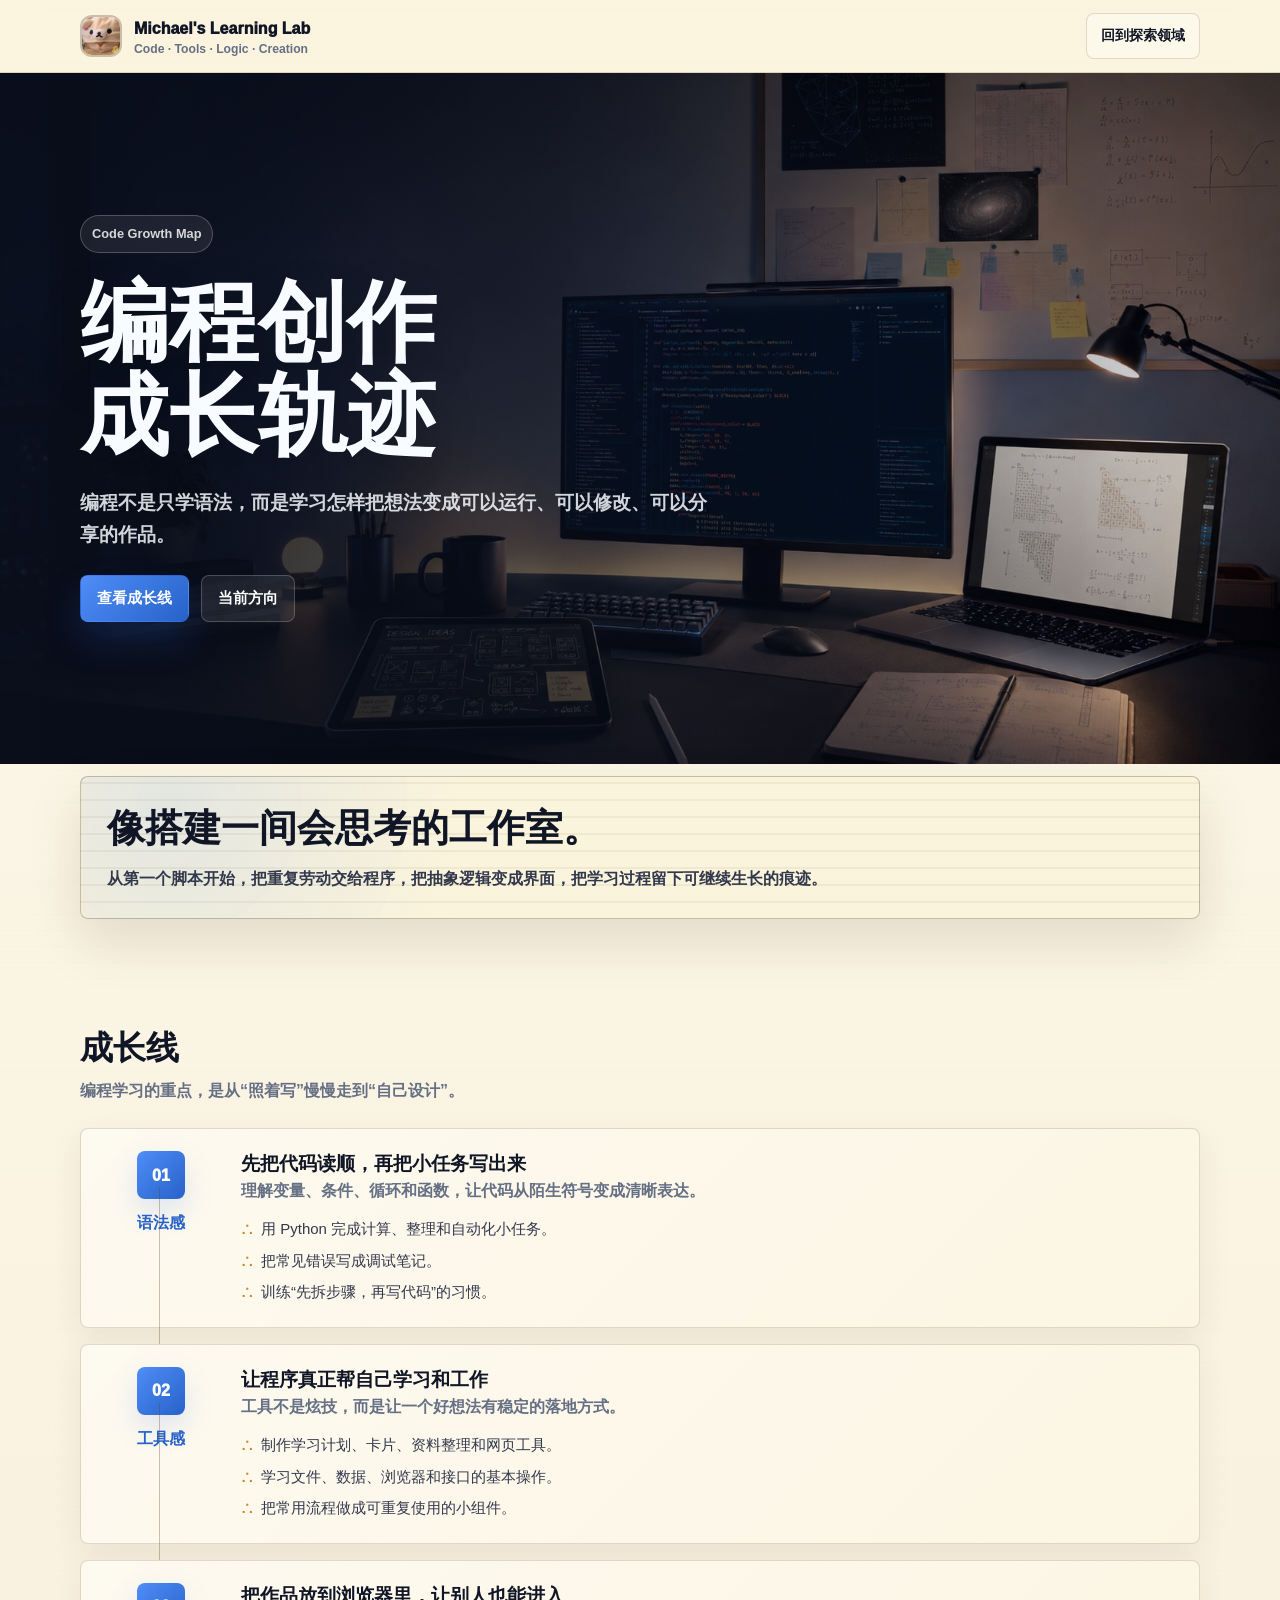
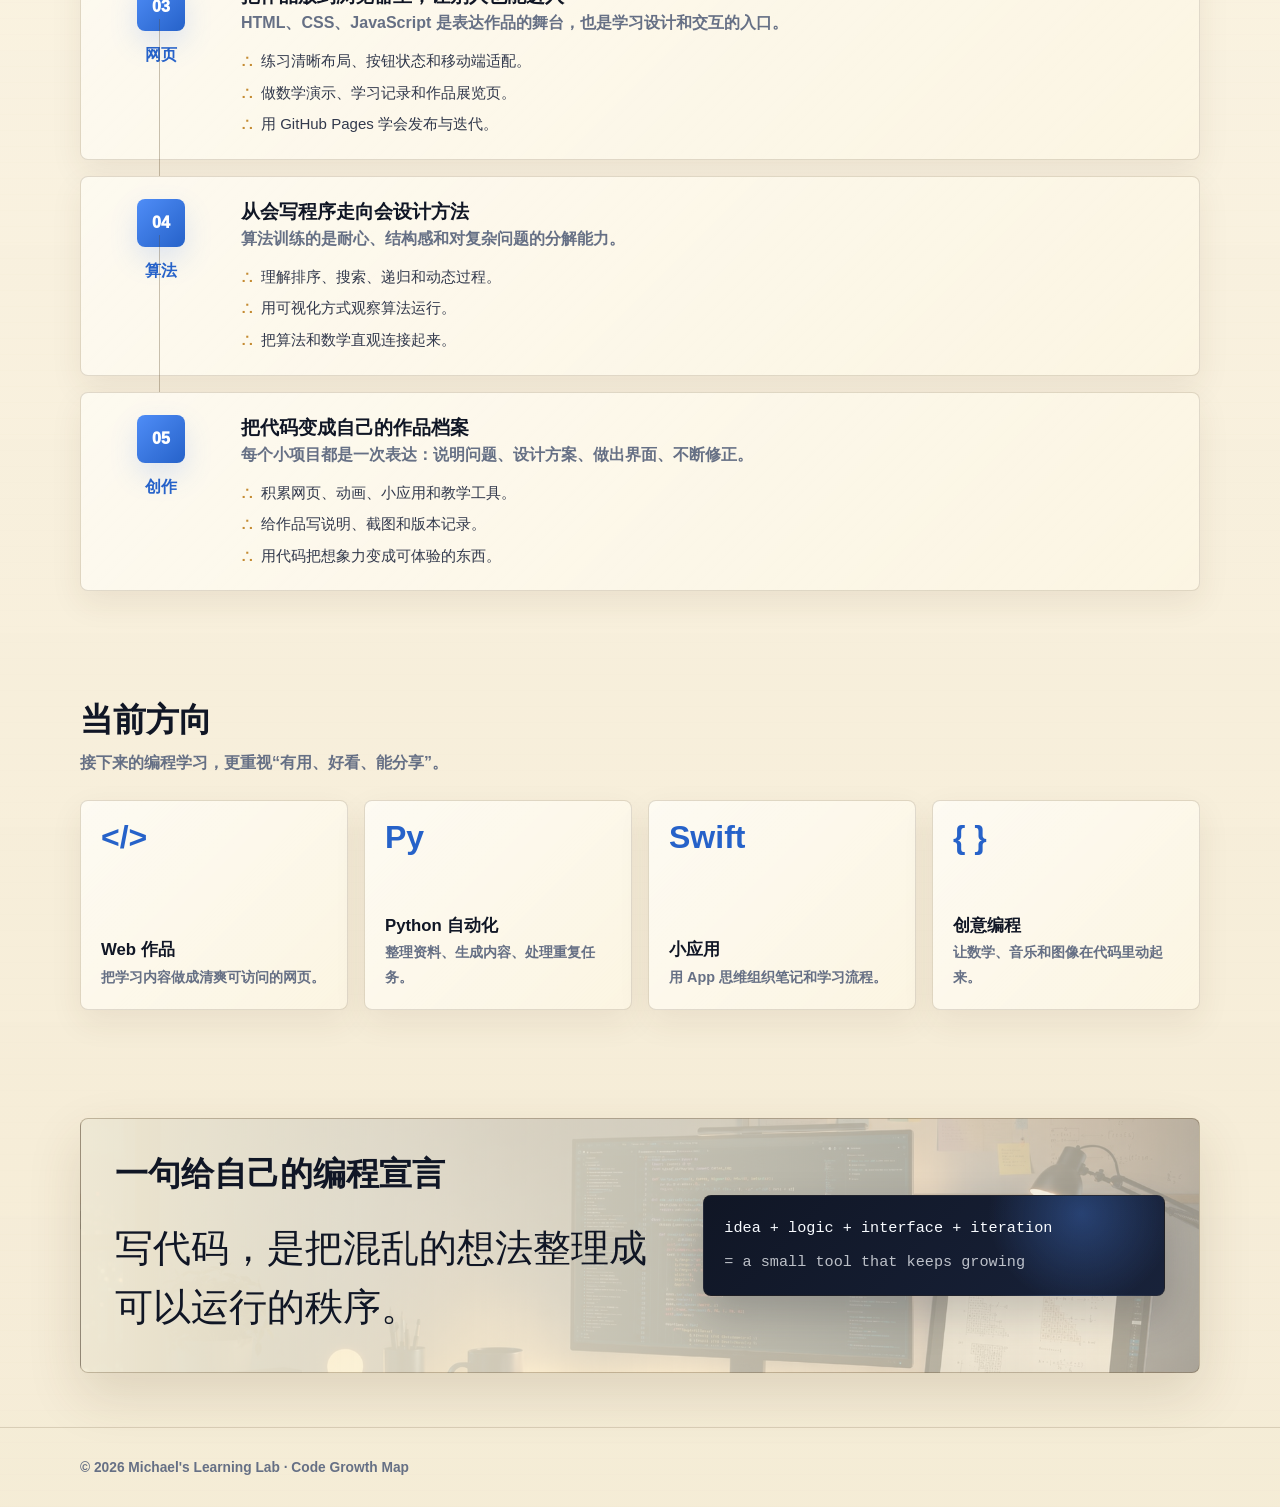
==== code-growth/index.html @ eca30a08 "Publish learning lab homepage" ====
<!doctype html>
<html lang="zh-CN">
<head>
  <meta charset="utf-8">
  <meta name="viewport" content="width=device-width, initial-scale=1">
  <title>编程创作成长轨迹 | Michael's Learning Lab</title>
  <meta name="description" content="Michael 的编程创作成长轨迹，记录 Python、Swift、Web、算法与创意编程。">
  <link rel="stylesheet" href="../assets/growth-page.css">
  <style>
    :root {
      --accent: #4f8df7;
      --accent-deep: #2662c9;
      --gold: #c48b32;
    }
  </style>
</head>
<body>
  <header class="topbar">
    <nav class="nav" aria-label="主导航">
      <a class="brand" href="../index.html#home">
        <span class="brand-mark"><img src="../assets/site-logo.jpg" alt=""></span>
        <span>Michael's Learning Lab<small>Code · Tools · Logic · Creation</small></span>
      </a>
      <a class="button-link" href="../index.html#fields">回到探索领域</a>
    </nav>
  </header>

  <main>
    <section class="hero">
      <div class="wrap">
        <div class="hero-copy">
          <span class="eyebrow">Code Growth Map</span>
          <h1>编程创作<br>成长轨迹</h1>
          <p>编程不是只学语法，而是学习怎样把想法变成可以运行、可以修改、可以分享的作品。</p>
          <div class="hero-actions">
            <a class="button primary" href="#timeline">查看成长线</a>
            <a class="button" href="#focus">当前方向</a>
          </div>
        </div>
      </div>
    </section>

    <section aria-labelledby="overture-title">
      <div class="wrap">
        <div class="score-panel">
          <h2 id="overture-title">像搭建一间会思考的工作室。</h2>
          <p>从第一个脚本开始，把重复劳动交给程序，把抽象逻辑变成界面，把学习过程留下可继续生长的痕迹。</p>
        </div>
      </div>
    </section>

    <section id="timeline" aria-labelledby="timeline-title">
      <div class="wrap">
        <div class="section-title">
          <h2 id="timeline-title">成长线</h2>
          <p>编程学习的重点，是从“照着写”慢慢走到“自己设计”。</p>
        </div>
        <div class="timeline">
          <article class="step">
            <div class="step-label"><span class="step-mark">01</span><span>语法感</span></div>
            <div>
              <h3>先把代码读顺，再把小任务写出来</h3>
              <p>理解变量、条件、循环和函数，让代码从陌生符号变成清晰表达。</p>
              <ul>
                <li>用 Python 完成计算、整理和自动化小任务。</li>
                <li>把常见错误写成调试笔记。</li>
                <li>训练“先拆步骤，再写代码”的习惯。</li>
              </ul>
            </div>
          </article>
          <article class="step">
            <div class="step-label"><span class="step-mark">02</span><span>工具感</span></div>
            <div>
              <h3>让程序真正帮自己学习和工作</h3>
              <p>工具不是炫技，而是让一个好想法有稳定的落地方式。</p>
              <ul>
                <li>制作学习计划、卡片、资料整理和网页工具。</li>
                <li>学习文件、数据、浏览器和接口的基本操作。</li>
                <li>把常用流程做成可重复使用的小组件。</li>
              </ul>
            </div>
          </article>
          <article class="step">
            <div class="step-label"><span class="step-mark">03</span><span>网页</span></div>
            <div>
              <h3>把作品放到浏览器里，让别人也能进入</h3>
              <p>HTML、CSS、JavaScript 是表达作品的舞台，也是学习设计和交互的入口。</p>
              <ul>
                <li>练习清晰布局、按钮状态和移动端适配。</li>
                <li>做数学演示、学习记录和作品展览页。</li>
                <li>用 GitHub Pages 学会发布与迭代。</li>
              </ul>
            </div>
          </article>
          <article class="step">
            <div class="step-label"><span class="step-mark">04</span><span>算法</span></div>
            <div>
              <h3>从会写程序走向会设计方法</h3>
              <p>算法训练的是耐心、结构感和对复杂问题的分解能力。</p>
              <ul>
                <li>理解排序、搜索、递归和动态过程。</li>
                <li>用可视化方式观察算法运行。</li>
                <li>把算法和数学直观连接起来。</li>
              </ul>
            </div>
          </article>
          <article class="step">
            <div class="step-label"><span class="step-mark">05</span><span>创作</span></div>
            <div>
              <h3>把代码变成自己的作品档案</h3>
              <p>每个小项目都是一次表达：说明问题、设计方案、做出界面、不断修正。</p>
              <ul>
                <li>积累网页、动画、小应用和教学工具。</li>
                <li>给作品写说明、截图和版本记录。</li>
                <li>用代码把想象力变成可体验的东西。</li>
              </ul>
            </div>
          </article>
        </div>
      </div>
    </section>

    <section id="focus" aria-labelledby="focus-title">
      <div class="wrap">
        <div class="section-title">
          <h2 id="focus-title">当前方向</h2>
          <p>接下来的编程学习，更重视“有用、好看、能分享”。</p>
        </div>
        <div class="focus-grid">
          <article class="focus-card"><strong>&lt;/&gt;</strong><div><h3>Web 作品</h3><p>把学习内容做成清爽可访问的网页。</p></div></article>
          <article class="focus-card"><strong>Py</strong><div><h3>Python 自动化</h3><p>整理资料、生成内容、处理重复任务。</p></div></article>
          <article class="focus-card"><strong>Swift</strong><div><h3>小应用</h3><p>用 App 思维组织笔记和学习流程。</p></div></article>
          <article class="focus-card"><strong>{ }</strong><div><h3>创意编程</h3><p>让数学、音乐和图像在代码里动起来。</p></div></article>
        </div>
      </div>
    </section>

    <section aria-labelledby="closing-title">
      <div class="wrap">
        <div class="closing">
          <div>
            <div class="section-title"><h2 id="closing-title">一句给自己的编程宣言</h2></div>
            <blockquote>写代码，是把混乱的想法整理成可以运行的秩序。</blockquote>
          </div>
          <div class="formula-card">idea + logic + interface + iteration<span>= a small tool that keeps growing</span></div>
        </div>
      </div>
    </section>
  </main>

  <footer><div class="wrap">© 2026 Michael's Learning Lab · Code Growth Map</div></footer>
</body>
</html>
---- assets/growth-page.css ----
:root {
  color-scheme: light;
  --ink: #101625;
  --ink-soft: #32394c;
  --muted: #667085;
  --paper: #fbf3dc;
  --wash: #f5ecd6;
  --line: rgba(91, 69, 36, .18);
  --line-strong: rgba(91, 69, 36, .32);
  --accent: #6d5dfc;
  --accent-deep: #2368d8;
  --gold: #b7842d;
  --shadow: 0 22px 54px rgba(78, 56, 22, .14);
  --sans: -apple-system, BlinkMacSystemFont, "Segoe UI", "PingFang SC", "Microsoft YaHei", sans-serif;
  --serif: "Songti SC", "STSong", "Noto Serif SC", serif;
}

* {
  box-sizing: border-box;
}

html {
  scroll-behavior: smooth;
  background: var(--wash);
}

body {
  margin: 0;
  min-width: 320px;
  color: var(--ink);
  font-family: var(--sans);
  line-height: 1.7;
  letter-spacing: 0;
  background:
    linear-gradient(180deg, rgba(255, 250, 238, .86), rgba(245, 236, 214, .92)),
    repeating-linear-gradient(0deg, rgba(91, 69, 36, .08) 0 1px, transparent 1px 16px),
    var(--wash);
}

a {
  color: inherit;
  text-decoration: none;
}

h1,
h2,
h3,
p {
  margin: 0;
}

.topbar {
  position: sticky;
  top: 0;
  z-index: 10;
  border-bottom: 1px solid var(--line);
  background: rgba(251, 243, 220, .88);
  backdrop-filter: blur(18px);
}

.nav,
.wrap {
  width: min(1120px, calc(100% - 44px));
  margin: 0 auto;
}

.nav {
  min-height: 72px;
  display: flex;
  align-items: center;
  justify-content: space-between;
  gap: 20px;
}

.brand {
  display: flex;
  align-items: center;
  gap: 12px;
  font-weight: 950;
}

.brand-mark {
  width: 42px;
  height: 42px;
  border: 2px solid var(--line-strong);
  border-radius: 12px;
  overflow: hidden;
  display: block;
  flex: 0 0 auto;
  background: rgba(255, 255, 255, .38);
}

.brand-mark img {
  width: 100%;
  height: 100%;
  object-fit: cover;
}

.brand small {
  display: block;
  color: var(--muted);
  font-size: .76rem;
  font-weight: 800;
  line-height: 1.25;
}

.button-link {
  padding: 10px 14px;
  border: 1px solid var(--line);
  border-radius: 8px;
  color: var(--ink);
  background: rgba(255, 255, 255, .38);
  font-size: .86rem;
  font-weight: 900;
}

.hero {
  min-height: 520px;
  display: grid;
  align-items: center;
  color: #f8fbff;
  background-image:
    linear-gradient(90deg, rgba(10, 15, 28, .94), rgba(10, 15, 28, .68) 42%, rgba(10, 15, 28, .1)),
    url("../assets/personal-cover.jpg");
  background-position: center;
  background-size: cover;
}

.hero-copy {
  width: min(690px, 100%);
  padding: 88px 0;
  display: grid;
  gap: 24px;
}

.eyebrow {
  width: max-content;
  max-width: 100%;
  padding: 7px 11px;
  border: 1px solid rgba(255, 255, 255, .22);
  border-radius: 999px;
  color: rgba(255, 255, 255, .82);
  background: rgba(255, 255, 255, .08);
  font-size: .8rem;
  font-weight: 900;
}

h1 {
  font-family: var(--serif);
  font-size: clamp(2.55rem, 7vw, 5.55rem);
  line-height: 1.05;
  letter-spacing: 0;
  text-shadow: 0 18px 44px rgba(0, 0, 0, .28);
}

.hero-copy p {
  max-width: 640px;
  color: rgba(248, 251, 255, .84);
  font-size: clamp(1rem, 1.8vw, 1.18rem);
  font-weight: 720;
}

.hero-actions {
  display: flex;
  flex-wrap: wrap;
  gap: 12px;
}

.button {
  min-height: 44px;
  padding: 10px 16px;
  border: 1px solid rgba(255, 255, 255, .2);
  border-radius: 8px;
  display: inline-flex;
  align-items: center;
  justify-content: center;
  color: #fff;
  background: rgba(255, 255, 255, .08);
  font-size: .92rem;
  font-weight: 920;
}

.button.primary {
  border-color: transparent;
  background: linear-gradient(135deg, var(--accent), var(--accent-deep));
  box-shadow: 0 18px 36px rgba(36, 90, 210, .22);
}

section {
  padding: 54px 0;
}

.score-panel {
  margin-top: -42px;
  position: relative;
  z-index: 2;
  padding: 26px;
  border: 1px solid var(--line-strong);
  border-radius: 8px;
  background:
    radial-gradient(circle at 8% 18%, color-mix(in srgb, var(--accent) 14%, transparent), transparent 28%),
    repeating-linear-gradient(0deg, transparent 0 15px, rgba(91, 69, 36, .14) 16px, transparent 17px),
    rgba(251, 243, 220, .92);
  box-shadow: var(--shadow);
}

.score-panel h2 {
  font-family: var(--serif);
  font-size: clamp(1.5rem, 3vw, 2.5rem);
  line-height: 1.35;
}

.score-panel p {
  margin-top: 10px;
  max-width: 870px;
  color: var(--ink-soft);
  font-weight: 720;
}

.section-title {
  display: grid;
  gap: 8px;
  margin-bottom: 24px;
}

.section-title h2 {
  font-size: clamp(1.45rem, 2.6vw, 2.1rem);
  line-height: 1.25;
}

.section-title p {
  max-width: 720px;
  color: var(--muted);
  font-weight: 720;
}

.timeline {
  display: grid;
  gap: 16px;
}

.step {
  position: relative;
  display: grid;
  grid-template-columns: 116px 1fr;
  gap: 22px;
  padding: 22px;
  border: 1px solid var(--line);
  border-radius: 8px;
  background:
    linear-gradient(135deg, rgba(255, 255, 255, .56), rgba(255, 255, 255, .2)),
    var(--paper);
  box-shadow: 0 12px 32px rgba(78, 56, 22, .08);
}

.step::before {
  content: "";
  position: absolute;
  left: 78px;
  top: 58px;
  bottom: -26px;
  width: 1px;
  background: var(--line-strong);
}

.step:last-child::before {
  display: none;
}

.step-label {
  display: grid;
  justify-items: center;
  align-content: start;
  gap: 10px;
  color: var(--accent-deep);
  font-weight: 950;
}

.step-mark {
  width: 48px;
  height: 48px;
  border-radius: 8px;
  display: grid;
  place-items: center;
  color: #fff;
  background: linear-gradient(135deg, var(--accent), var(--accent-deep));
  font-size: 1rem;
  box-shadow: 0 12px 28px color-mix(in srgb, var(--accent) 18%, transparent);
}

.step h3 {
  font-size: 1.2rem;
  line-height: 1.35;
}

.step p {
  color: var(--muted);
  font-weight: 690;
}

.step ul {
  margin: 12px 0 0;
  padding: 0;
  display: grid;
  gap: 6px;
  color: var(--ink-soft);
  font-size: .94rem;
  list-style: none;
}

.step li::before {
  content: "∴";
  margin-right: 8px;
  color: var(--gold);
  font-weight: 950;
}

.focus-grid {
  display: grid;
  grid-template-columns: repeat(4, minmax(0, 1fr));
  gap: 16px;
}

.focus-card {
  min-height: 210px;
  padding: 20px;
  border: 1px solid var(--line);
  border-radius: 8px;
  display: grid;
  align-content: space-between;
  gap: 24px;
  background:
    linear-gradient(135deg, rgba(255, 255, 255, .64), rgba(255, 255, 255, .18)),
    var(--paper);
  box-shadow: 0 12px 32px rgba(78, 56, 22, .08);
}

.focus-card strong {
  display: block;
  color: var(--accent-deep);
  font-size: 2rem;
  line-height: 1;
}

.focus-card h3 {
  font-size: 1.05rem;
}

.focus-card p {
  color: var(--muted);
  font-size: .9rem;
  font-weight: 700;
}

.closing {
  padding: 34px;
  border: 1px solid var(--line-strong);
  border-radius: 8px;
  display: grid;
  grid-template-columns: 1.1fr .9fr;
  gap: 24px;
  align-items: center;
  background:
    linear-gradient(90deg, rgba(251, 243, 220, .95), rgba(251, 243, 220, .62)),
    url("../assets/personal-cover.jpg");
  background-position: center right;
  background-size: cover;
  box-shadow: var(--shadow);
}

.closing blockquote {
  margin: 0;
  font-family: var(--serif);
  font-size: clamp(1.5rem, 3vw, 2.6rem);
  line-height: 1.55;
}

.formula-card {
  padding: 20px;
  border: 1px solid var(--line);
  border-radius: 8px;
  color: #f8fbff;
  background:
    radial-gradient(circle at 82% 18%, color-mix(in srgb, var(--accent) 32%, transparent), transparent 24%),
    linear-gradient(135deg, #101625, #18223a);
  font-family: "SFMono-Regular", Consolas, monospace;
  font-size: .95rem;
  box-shadow: 0 18px 40px rgba(16, 22, 37, .22);
}

.formula-card span {
  display: block;
  color: rgba(248, 251, 255, .74);
  margin-top: 8px;
}

footer {
  padding: 28px 0;
  border-top: 1px solid var(--line);
  color: var(--muted);
  font-size: .86rem;
  font-weight: 760;
}

@media (max-width: 860px) {
  .hero {
    min-height: auto;
    background-image:
      linear-gradient(180deg, rgba(10, 15, 28, .96), rgba(10, 15, 28, .76)),
      url("../assets/personal-cover.jpg");
  }

  .hero-copy {
    padding: 64px 0 90px;
  }

  .score-panel {
    margin-top: 0;
  }

  .step,
  .closing {
    grid-template-columns: 1fr;
  }

  .step::before {
    display: none;
  }

  .step-label {
    justify-items: start;
    grid-template-columns: auto 1fr;
    align-items: center;
  }

  .focus-grid {
    grid-template-columns: repeat(2, minmax(0, 1fr));
  }
}

@media (max-width: 560px) {
  .nav,
  .wrap {
    width: min(100% - 28px, 1120px);
  }

  .nav {
    align-items: flex-start;
    flex-direction: column;
    padding: 14px 0;
  }

  .hero-actions,
  .focus-grid {
    grid-template-columns: 1fr;
    display: grid;
  }

  .score-panel,
  .closing,
  .step {
    padding: 20px;
  }
}
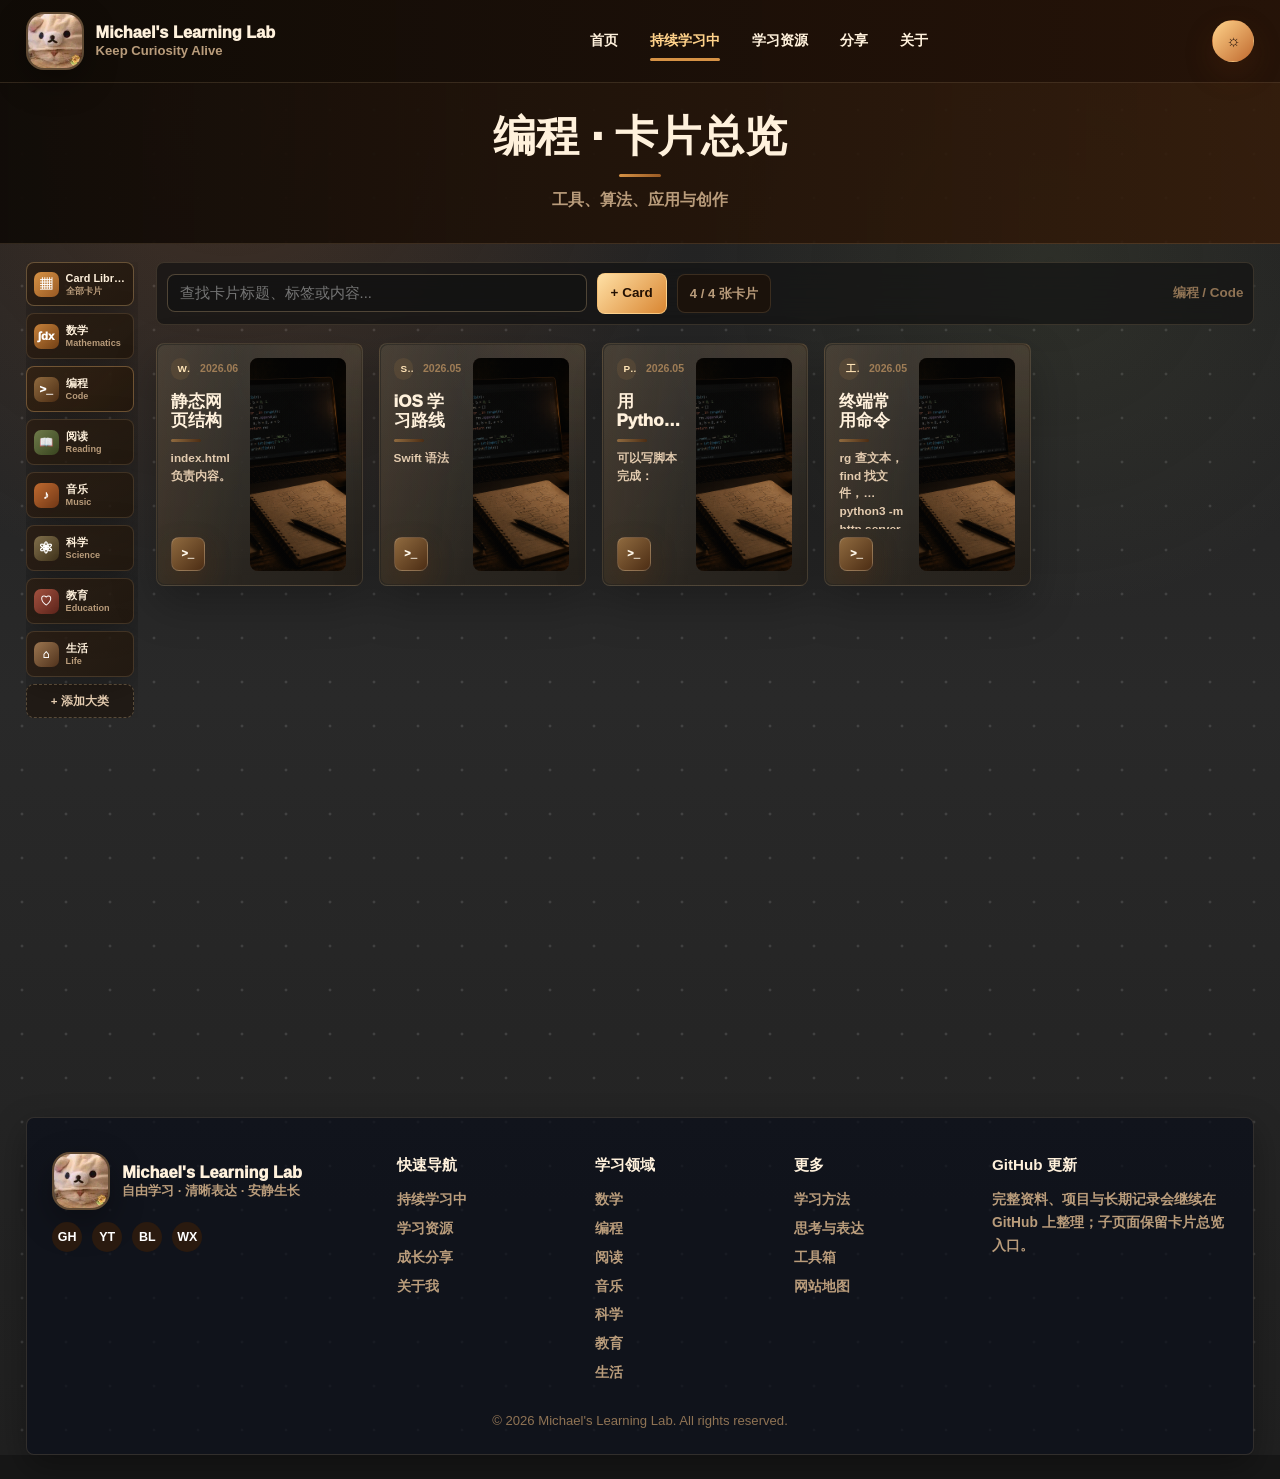
==== commit 58462523: "Publish current learning site content" ====
--- a/code-growth/index.html
+++ b/code-growth/index.html
@@ -1,153 +1,1973 @@
 <!doctype html>
 <html lang="zh-CN">
+
 <head>
   <meta charset="utf-8">
   <meta name="viewport" content="width=device-width, initial-scale=1">
-  <title>编程创作成长轨迹 | Michael's Learning Lab</title>
-  <meta name="description" content="Michael 的编程创作成长轨迹，记录 Python、Swift、Web、算法与创意编程。">
-  <link rel="stylesheet" href="../assets/growth-page.css">
+  <title>持续学习中 | Michael's Learning Lab</title>
+  <meta name="description" content="Michael's Learning Lab 的持续学习卡片总览。">
   <style>
     :root {
-      --accent: #4f8df7;
-      --accent-deep: #2662c9;
-      --gold: #c48b32;
+      color-scheme: dark;
+      --ink: #fff1dc;
+      --ink-soft: #e4ccb0;
+      --muted: #b99c7b;
+      --quiet: #8f7354;
+      --paper: #1d1209;
+      --wash: #100b07;
+      --wash-strong: #2a1a0f;
+      --line: rgba(255, 214, 159, .14);
+      --line-strong: rgba(255, 214, 159, .26);
+      --gold: #d69245;
+      --gold-deep: #9a5a24;
+      --shadow: 0 24px 60px rgba(0, 0, 0, .42);
+      --shadow-soft: 0 12px 34px rgba(0, 0, 0, .32);
+      --sans: -apple-system, BlinkMacSystemFont, "Segoe UI", "PingFang SC", "Microsoft YaHei", sans-serif;
+      --mono: "SFMono-Regular", Consolas, monospace;
+      --page-gutter: clamp(20px, 2vw, 40px);
+      --header-height: 82px;
+    }
+
+    * {
+      box-sizing: border-box;
+    }
+
+    html {
+      min-height: 100%;
+      scroll-behavior: smooth;
+      background: #171717;
+    }
+
+    body {
+      margin: 0;
+      min-height: 100vh;
+      min-width: 320px;
+      color: var(--ink);
+      font-family: var(--sans);
+      line-height: 1.65;
+      letter-spacing: 0;
+      background:
+        radial-gradient(circle at 18% 8%, rgba(198, 106, 47, .18), transparent 28%),
+        radial-gradient(circle at 82% 18%, rgba(111, 123, 74, .13), transparent 22%),
+        radial-gradient(circle, rgba(255, 255, 255, .12) 1px, transparent 1.8px) 0 0 / 44px 44px,
+        linear-gradient(180deg, #202020 0%, #292929 48%, #202020 100%);
+    }
+
+    a {
+      color: inherit;
+      text-decoration: none;
+    }
+
+    h1,
+    h2,
+    h3,
+    p {
+      margin: 0;
+    }
+
+    img {
+      max-width: 100%;
+      display: block;
+    }
+
+    .site-header {
+      position: sticky;
+      top: 0;
+      z-index: 30;
+      border-bottom: 1px solid var(--line);
+      background:
+        linear-gradient(90deg, rgba(16, 11, 7, .94), rgba(41, 21, 8, .86)),
+        rgba(16, 11, 7, .9);
+      backdrop-filter: blur(18px);
+    }
+
+    .nav,
+    .subpage-title,
+    .learning-layout,
+    .footer-inner {
+      width: calc(100% - var(--page-gutter) * 2);
+      margin: 0 auto;
+    }
+
+    .nav {
+      min-height: var(--header-height);
+      display: flex;
+      align-items: center;
+      justify-content: space-between;
+      gap: 20px;
+    }
+
+    .brand {
+      min-width: 280px;
+      display: flex;
+      align-items: center;
+      gap: 12px;
+    }
+
+    .brand-mark {
+      width: 58px;
+      height: 58px;
+      border: 2px solid var(--line-strong);
+      border-radius: 18px;
+      overflow: hidden;
+      display: block;
+      flex: 0 0 auto;
+      background: var(--wash-strong);
+      box-shadow: var(--shadow-soft);
+    }
+
+    .brand-mark img {
+      width: 100%;
+      height: 100%;
+      object-fit: cover;
+    }
+
+    .brand-title {
+      display: block;
+      color: var(--ink);
+      font-size: 1.02rem;
+      font-weight: 950;
+      line-height: 1.18;
+      white-space: nowrap;
+    }
+
+    .brand-subtitle {
+      display: block;
+      color: var(--muted);
+      font-size: .82rem;
+      font-weight: 800;
+      line-height: 1.3;
+      white-space: nowrap;
+    }
+
+    .nav-links {
+      display: flex;
+      align-items: center;
+      justify-content: flex-end;
+      gap: 4px;
+      font-size: .9rem;
+      font-weight: 900;
+    }
+
+    .nav-links a {
+      position: relative;
+      min-height: 42px;
+      padding: 12px 14px;
+      border-radius: 8px;
+      display: inline-flex;
+      align-items: center;
+      color: var(--ink);
+    }
+
+    .nav-links a::after {
+      position: absolute;
+      left: 14px;
+      right: 14px;
+      bottom: 4px;
+      height: 3px;
+      border-radius: 99px;
+      background: var(--gold);
+      content: "";
+      opacity: 0;
+      transform: scaleX(.54);
+      transition: opacity .16s ease, transform .16s ease;
+    }
+
+    .nav-links a:hover,
+    .nav-links a[aria-current="page"] {
+      color: #ffd28a;
+    }
+
+    .nav-links a:hover::after,
+    .nav-links a[aria-current="page"]::after {
+      opacity: 1;
+      transform: scaleX(1);
+    }
+
+    .icon-button {
+      width: 42px;
+      height: 42px;
+      border: 1px solid transparent;
+      border-radius: 99px;
+      display: grid;
+      place-items: center;
+      color: #2a160b;
+      background: linear-gradient(135deg, #ffd28a, #c06a2f);
+      box-shadow: 0 12px 28px rgba(96, 45, 14, .28);
+      font: inherit;
+      font-weight: 900;
+      cursor: pointer;
+    }
+
+    .subpage-hero {
+      border-bottom: 1px solid var(--line);
+      background:
+        linear-gradient(90deg, rgba(16, 11, 7, .88), rgba(72, 36, 11, .58)),
+        rgba(16, 11, 7, .68);
+    }
+
+    .subpage-title {
+      padding: 28px 0 30px;
+      display: grid;
+      justify-items: center;
+      gap: 10px;
+      text-align: center;
+    }
+
+    .subpage-title h1 {
+      color: var(--ink);
+      font-size: clamp(1.85rem, 4vw, 2.7rem);
+      font-weight: 950;
+      line-height: 1.18;
+    }
+
+    .subpage-title h1::after {
+      width: 42px;
+      height: 3px;
+      border-radius: 99px;
+      display: block;
+      margin: 12px auto 0;
+      background: linear-gradient(90deg, var(--gold), var(--gold-deep));
+      content: "";
+    }
+
+    .subpage-title p {
+      max-width: 760px;
+      color: var(--muted);
+      font-weight: 760;
+    }
+
+    .learning-layout {
+      min-height: calc(100vh - var(--header-height));
+      padding: clamp(16px, 2vh, 24px) 0 clamp(28px, 5vh, 58px);
+      display: grid;
+      grid-template-columns: 112px minmax(0, 1fr);
+      gap: 18px;
+      align-items: start;
+    }
+
+    .field-sidebar {
+      position: sticky;
+      top: 104px;
+      display: grid;
+      gap: 7px;
+      max-height: calc(100vh - 128px);
+      overflow: auto;
+      padding-right: 4px;
+    }
+
+    .field-sidebar::-webkit-scrollbar {
+      width: 6px;
+    }
+
+    .field-sidebar::-webkit-scrollbar-thumb {
+      border-radius: 999px;
+      background: rgba(255, 214, 159, .18);
+    }
+
+    .field-list {
+      display: grid;
+      gap: 7px;
+    }
+
+    .field-link {
+      width: 100%;
+      min-height: 46px;
+      padding: 7px;
+      border: 1px solid var(--line);
+      border-radius: 8px;
+      display: grid;
+      grid-template-columns: 25px minmax(0, 1fr);
+      gap: 7px;
+      align-items: center;
+      background:
+        linear-gradient(135deg, rgba(255, 214, 159, .05), rgba(255, 214, 159, .02)),
+        rgba(29, 18, 9, .82);
+      box-shadow: var(--shadow-soft);
+      color: inherit;
+      font: inherit;
+      text-align: left;
+      cursor: pointer;
+    }
+
+    button.field-link {
+      appearance: none;
+    }
+
+    .field-link:hover,
+    .field-link[aria-current="page"] {
+      border-color: color-mix(in srgb, var(--tone, var(--gold)) 58%, var(--line));
+      background:
+        linear-gradient(135deg, color-mix(in srgb, var(--tone, var(--gold)) 18%, transparent), rgba(255, 214, 159, .03)),
+        rgba(29, 18, 9, .92);
+    }
+
+    .field-link[draggable="true"] {
+      cursor: grab;
+    }
+
+    .field-link.dragging {
+      opacity: .5;
+      transform: scale(.98);
+    }
+
+    .field-link.drop-before {
+      box-shadow: inset 0 3px 0 var(--gold), var(--shadow-soft);
+    }
+
+    .field-link.drop-after {
+      box-shadow: inset 0 -3px 0 var(--gold), var(--shadow-soft);
+    }
+
+    .library-link {
+      min-height: 44px;
+      border-color: rgba(255, 210, 138, .3);
+    }
+
+    .add-category-button {
+      min-height: 34px;
+      border: 1px dashed var(--line-strong);
+      border-radius: 8px;
+      color: var(--ink-soft);
+      background: rgba(29, 18, 9, .58);
+      font: inherit;
+      font-size: .72rem;
+      font-weight: 900;
+      cursor: pointer;
+    }
+
+    .add-category-button:hover {
+      border-color: rgba(255, 210, 138, .48);
+      color: var(--ink);
+      background: rgba(42, 26, 15, .82);
+    }
+
+    .field-nav-icon {
+      width: 25px;
+      height: 25px;
+      border-radius: 7px;
+      display: grid;
+      place-items: center;
+      color: #fff;
+      background: linear-gradient(135deg, var(--tone, var(--gold)), var(--tone-deep, var(--gold-deep)));
+      font-size: .72rem;
+      font-weight: 950;
+      line-height: 1;
+    }
+
+    .field-nav-text {
+      min-width: 0;
+      display: grid;
+      gap: 1px;
+    }
+
+    .field-nav-text strong {
+      overflow: hidden;
+      text-overflow: ellipsis;
+      white-space: nowrap;
+      color: var(--ink);
+      font-size: .68rem;
+      line-height: 1.2;
+    }
+
+    .field-nav-text span {
+      overflow: hidden;
+      text-overflow: ellipsis;
+      white-space: nowrap;
+      color: var(--muted);
+      font-size: .57rem;
+      font-weight: 760;
+      line-height: 1.2;
+    }
+
+    .library-panel {
+      min-width: 0;
+      min-height: calc(100vh - var(--header-height) - 44px);
+      display: grid;
+      grid-template-rows: auto minmax(0, 1fr);
+      gap: 18px;
+    }
+
+    .library-toolbar {
+      min-height: 56px;
+      padding: 10px;
+      border: 1px solid var(--line);
+      border-radius: 8px;
+      display: grid;
+      grid-template-columns: minmax(240px, 420px) auto auto 1fr;
+      gap: 10px;
+      align-items: center;
+      background: rgba(16, 16, 16, .64);
+      backdrop-filter: blur(14px);
+    }
+
+    .search-field {
+      min-width: 0;
+      height: 38px;
+      border: 1px solid var(--line-strong);
+      border-radius: 8px;
+      padding: 0 12px;
+      color: var(--ink);
+      background: rgba(18, 18, 18, .78);
+      font: inherit;
+      font-size: .92rem;
+      outline: none;
+    }
+
+    .search-field:focus {
+      border-color: var(--gold);
+      box-shadow: 0 0 0 3px rgba(214, 146, 69, .16);
+    }
+
+    .count-pill {
+      min-height: 38px;
+      padding: 8px 12px;
+      border: 1px solid var(--line);
+      border-radius: 8px;
+      color: var(--muted);
+      background: rgba(29, 18, 9, .76);
+      font-size: .82rem;
+      font-weight: 900;
+      white-space: nowrap;
+    }
+
+    .toolbar-button,
+    .modal-button {
+      min-height: 38px;
+      padding: 8px 13px;
+      border: 1px solid var(--line);
+      border-radius: 8px;
+      display: inline-flex;
+      align-items: center;
+      justify-content: center;
+      gap: 8px;
+      color: var(--ink);
+      background: rgba(29, 18, 9, .76);
+      font: inherit;
+      font-size: .84rem;
+      font-weight: 900;
+      cursor: pointer;
+      white-space: nowrap;
+    }
+
+    .toolbar-button:hover,
+    .modal-button:hover {
+      border-color: var(--line-strong);
+      background: rgba(42, 26, 15, .9);
+    }
+
+    .toolbar-button.primary,
+    .modal-button.primary {
+      border-color: rgba(255, 210, 138, .68);
+      color: #241103;
+      background: linear-gradient(135deg, #ffe0a5, #d98632);
+    }
+
+    .modal-button.danger {
+      color: #ffb4a6;
+      background: rgba(163, 81, 63, .18);
+    }
+
+    .active-summary {
+      justify-self: end;
+      color: var(--quiet);
+      font-size: .84rem;
+      font-weight: 760;
+    }
+
+    .card-grid {
+      display: grid;
+      grid-template-columns: repeat(5, minmax(0, 1fr));
+      grid-auto-rows: clamp(218px, 27vh, 340px);
+      gap: 16px;
+      align-items: stretch;
+      align-content: start;
+      align-self: start;
+    }
+
+    .markdown-card {
+      --card-tone: var(--gold);
+      --card-tone-deep: var(--gold-deep);
+      position: relative;
+      min-height: clamp(218px, 27vh, 340px);
+      height: 100%;
+      padding: 14px;
+      border: 1px solid var(--line);
+      border-radius: 8px;
+      display: grid;
+      grid-template-columns: minmax(0, .98fr) minmax(96px, 44%);
+      grid-template-rows: auto minmax(0, 1fr) auto;
+      column-gap: 12px;
+      row-gap: 8px;
+      overflow: hidden;
+      background:
+        radial-gradient(circle at 100% 0%, color-mix(in srgb, var(--card-tone) 18%, transparent), transparent 44%),
+        linear-gradient(135deg, rgba(255, 242, 220, .09), rgba(255, 214, 159, .025)),
+        rgba(31, 28, 23, .92);
+      box-shadow: 0 18px 44px rgba(0, 0, 0, .26);
+      cursor: pointer;
+      isolation: isolate;
+      transition: transform .18s ease, border-color .18s ease, box-shadow .18s ease;
+    }
+
+    .markdown-card::after {
+      position: absolute;
+      inset: 1px;
+      border-radius: 7px;
+      background:
+        linear-gradient(90deg, color-mix(in srgb, var(--card-tone) 13%, transparent), transparent 42%),
+        linear-gradient(180deg, rgba(255, 255, 255, .055), transparent);
+      content: "";
+      pointer-events: none;
+      z-index: -1;
+    }
+
+    .markdown-card:hover,
+    .markdown-card:focus-visible {
+      border-color: var(--line-strong);
+      box-shadow: 0 24px 58px rgba(0, 0, 0, .34);
+      transform: translateY(-5px);
+      outline: none;
+    }
+
+    .card-meta {
+      grid-column: 1;
+      grid-row: 1;
+      min-width: 0;
+      display: flex;
+      align-items: center;
+      justify-content: space-between;
+      gap: 10px;
+      color: var(--quiet);
+      font-size: .68rem;
+      font-weight: 850;
+    }
+
+    .card-meta-left {
+      min-width: 0;
+      display: flex;
+      align-items: center;
+      gap: 6px;
+    }
+
+    .card-field {
+      max-width: 72px;
+      padding: 3px 7px;
+      border-radius: 999px;
+      color: #fff;
+      background: linear-gradient(135deg, var(--field-tone, var(--gold)), var(--field-tone-deep, var(--gold-deep)));
+      overflow: hidden;
+      text-overflow: ellipsis;
+      white-space: nowrap;
+      font-size: .62rem;
+    }
+
+    .card-tag {
+      max-width: 92px;
+      padding: 3px 7px;
+      border-radius: 999px;
+      color: #ffe4b6;
+      background: color-mix(in srgb, var(--card-tone) 22%, transparent);
+      overflow: hidden;
+      text-overflow: ellipsis;
+      white-space: nowrap;
+      font-size: .62rem;
+    }
+
+    .card-date {
+      flex: 0 0 auto;
+      color: color-mix(in srgb, var(--card-tone) 62%, var(--muted));
+      font-size: .66rem;
+      font-weight: 900;
+      white-space: nowrap;
+    }
+
+    .card-copy {
+      grid-column: 1;
+      grid-row: 2 / 4;
+      min-width: 0;
+      display: grid;
+      grid-template-rows: auto auto minmax(0, 1fr) auto;
+      align-content: start;
+      gap: 8px;
+      padding-top: 4px;
+    }
+
+    .card-title {
+      color: var(--ink);
+      font-size: clamp(1.06rem, 1.18vw, 1.34rem);
+      font-weight: 950;
+      line-height: 1.15;
+      overflow: hidden;
+      display: -webkit-box;
+      -webkit-box-orient: vertical;
+      -webkit-line-clamp: 2;
+    }
+
+    .card-rule {
+      width: 30px;
+      height: 3px;
+      border-radius: 999px;
+      background: linear-gradient(90deg, var(--card-tone), var(--card-tone-deep));
+    }
+
+    .card-subtitle {
+      color: var(--ink-soft);
+      font-size: .74rem;
+      font-weight: 760;
+      line-height: 1.5;
+      overflow: hidden;
+      display: -webkit-box;
+      -webkit-box-orient: vertical;
+      -webkit-line-clamp: 3;
+    }
+
+    .card-icon-badge {
+      align-self: end;
+      width: 34px;
+      height: 34px;
+      border: 1px solid rgba(255, 255, 255, .14);
+      border-radius: 8px;
+      display: grid;
+      place-items: center;
+      color: #fff8ea;
+      background: linear-gradient(135deg, var(--card-tone), var(--card-tone-deep));
+      box-shadow: 0 10px 24px color-mix(in srgb, var(--card-tone-deep) 44%, transparent);
+      font-size: .68rem;
+      font-weight: 950;
+      line-height: 1;
+      overflow: hidden;
+    }
+
+    .card-media {
+      grid-column: 2;
+      grid-row: 1 / 4;
+      margin: 0;
+      min-width: 0;
+      min-height: 0;
+      border-radius: 8px;
+      overflow: hidden;
+      position: relative;
+      display: grid;
+      place-items: center;
+      background: color-mix(in srgb, var(--card-tone-deep) 32%, rgba(16, 11, 7, .82));
+      box-shadow: inset 0 0 0 1px rgba(255, 255, 255, .08);
+    }
+
+    .card-media::after {
+      position: absolute;
+      inset: 0;
+      background:
+        linear-gradient(180deg, rgba(0, 0, 0, .04), rgba(0, 0, 0, .16)),
+        linear-gradient(90deg, rgba(16, 11, 7, .18), transparent);
+      content: "";
+      pointer-events: none;
+    }
+
+    .card-media img {
+      width: 100%;
+      height: 100%;
+      display: block;
+      object-fit: cover;
+      filter: saturate(.9) contrast(.98);
+    }
+
+    .card-media-placeholder {
+      color: color-mix(in srgb, var(--card-tone) 70%, #fff8ea);
+      font-size: 1.4rem;
+      font-weight: 950;
+    }
+
+    .empty-state {
+      padding: 30px;
+      border: 1px dashed var(--line-strong);
+      border-radius: 8px;
+      display: none;
+      color: var(--muted);
+      text-align: center;
+      background: rgba(16, 16, 16, .56);
+      font-weight: 850;
+    }
+
+    .card-dialog {
+      width: min(940px, calc(100% - 28px));
+      max-height: min(90vh, 920px);
+      padding: 0;
+      border: 1px solid var(--line-strong);
+      border-radius: 8px;
+      color: var(--ink);
+      background: var(--paper);
+      box-shadow: 0 30px 80px rgba(0, 0, 0, .42);
+    }
+
+    .card-dialog::backdrop {
+      background: rgba(9, 7, 5, .68);
+      backdrop-filter: blur(8px);
+    }
+
+    .dialog-shell {
+      max-height: min(90vh, 920px);
+      display: grid;
+      overflow: auto;
+    }
+
+    .dialog-header {
+      position: sticky;
+      top: 0;
+      z-index: 2;
+      padding: 16px 18px;
+      border-bottom: 1px solid var(--line);
+      display: flex;
+      align-items: center;
+      justify-content: space-between;
+      gap: 16px;
+      background: color-mix(in srgb, var(--paper) 92%, transparent);
+      backdrop-filter: blur(16px);
+    }
+
+    .dialog-header h2 {
+      font-size: 1.12rem;
+      line-height: 1.3;
+    }
+
+    .modal-close {
+      width: 36px;
+      height: 36px;
+      border: 1px solid var(--line);
+      border-radius: 8px;
+      color: var(--ink);
+      background: var(--wash-strong);
+      font: inherit;
+      font-size: 1.25rem;
+      cursor: pointer;
+    }
+
+    .card-form {
+      padding: 18px;
+      display: grid;
+      gap: 14px;
+    }
+
+    .form-grid {
+      display: grid;
+      grid-template-columns: repeat(2, minmax(0, 1fr));
+      gap: 14px;
+    }
+
+    .field-full {
+      grid-column: 1 / -1;
+    }
+
+    .form-field {
+      display: grid;
+      gap: 7px;
+      color: var(--ink-soft);
+      font-size: .84rem;
+      font-weight: 900;
+    }
+
+    .form-field input,
+    .form-field select,
+    .form-field textarea {
+      width: 100%;
+      border: 1px solid var(--line);
+      border-radius: 8px;
+      padding: 11px 12px;
+      color: var(--ink);
+      background: rgba(16, 11, 7, .62);
+      font: inherit;
+      font-size: .92rem;
+      line-height: 1.45;
+      outline: none;
+    }
+
+    .form-field input[type="color"] {
+      height: 44px;
+      padding: 4px;
+      cursor: pointer;
+    }
+
+    .form-field select {
+      appearance: none;
+    }
+
+    .form-field textarea {
+      min-height: 320px;
+      resize: vertical;
+      font-family: var(--mono);
+    }
+
+    .form-field input:focus,
+    .form-field select:focus,
+    .form-field textarea:focus {
+      border-color: var(--gold);
+      box-shadow: 0 0 0 3px rgba(214, 146, 69, .16);
+    }
+
+    .category-dialog {
+      width: min(560px, calc(100% - 28px));
+    }
+
+    .helper-text {
+      color: var(--muted);
+      font-size: .78rem;
+      font-weight: 700;
+    }
+
+    .form-actions {
+      display: flex;
+      flex-wrap: wrap;
+      justify-content: flex-end;
+      gap: 10px;
+    }
+
+    .footer {
+      margin: 36px auto 24px;
+      width: calc(100% - var(--page-gutter) * 2);
+      padding: 34px 0 22px;
+      border: 1px solid var(--line);
+      border-radius: 8px;
+      background: rgba(11, 15, 25, .72);
+      box-shadow: var(--shadow-soft);
+    }
+
+    .footer-inner {
+      display: grid;
+      grid-template-columns: 1.4fr repeat(3, .75fr) 1.05fr;
+      gap: 30px;
+    }
+
+    .footer-brand {
+      display: grid;
+      gap: 12px;
+      align-content: start;
+    }
+
+    .footer-column,
+    .subscribe {
+      display: grid;
+      align-content: start;
+      gap: 12px;
+    }
+
+    .footer-column h3,
+    .subscribe h3 {
+      font-size: .95rem;
+      margin: 0;
+    }
+
+    .footer-column ul {
+      margin: 0;
+      padding: 0;
+      display: grid;
+      gap: 6px;
+      list-style: none;
+    }
+
+    .footer-column a,
+    .footer-column li,
+    .subscribe p {
+      color: var(--muted);
+      font-size: .86rem;
+      font-weight: 760;
+    }
+
+    .socials {
+      display: flex;
+      gap: 10px;
+    }
+
+    .socials span {
+      width: 30px;
+      height: 30px;
+      border-radius: 999px;
+      display: grid;
+      place-items: center;
+      color: #fff;
+      background: var(--wash-strong);
+      font-size: .78rem;
+      font-weight: 900;
+    }
+
+    .copyright {
+      width: min(1180px, calc(100% - 44px));
+      margin: 26px auto 0;
+      color: var(--quiet);
+      font-size: .82rem;
+      text-align: center;
+    }
+
+    @media (max-width: 1180px) {
+      .card-grid {
+        grid-template-columns: repeat(3, minmax(0, 1fr));
+      }
+    }
+
+    @media (max-width: 960px) {
+      .nav {
+        align-items: flex-start;
+        padding: 12px 0;
+        display: grid;
+      }
+
+      .nav-links {
+        justify-content: start;
+        flex-wrap: wrap;
+      }
+
+      .learning-layout {
+        grid-template-columns: 1fr;
+      }
+
+      .field-sidebar {
+        position: static;
+        max-height: none;
+        overflow: visible;
+      }
+
+      .field-list {
+        grid-template-columns: repeat(4, minmax(0, 1fr));
+      }
+
+      .footer-inner {
+        grid-template-columns: repeat(2, minmax(0, 1fr));
+      }
+    }
+
+    @media (max-width: 720px) {
+      .nav,
+      .subpage-title,
+      .learning-layout,
+      .footer,
+      .footer-inner,
+      .copyright {
+        width: min(100% - 28px, 1380px);
+      }
+
+      .brand {
+        min-width: 0;
+      }
+
+      .brand-title,
+      .brand-subtitle {
+        white-space: normal;
+      }
+
+      .nav-links {
+        display: grid;
+        grid-template-columns: repeat(3, minmax(0, 1fr));
+        width: 100%;
+      }
+
+      .nav-links a {
+        justify-content: center;
+        padding-inline: 8px;
+        font-size: .78rem;
+      }
+
+      .field-sidebar,
+      .field-list,
+      .card-grid,
+      .library-toolbar,
+      .form-grid {
+        grid-template-columns: 1fr;
+      }
+
+      .active-summary {
+        justify-self: start;
+      }
+
+      .footer-inner {
+        grid-template-columns: 1fr;
+      }
     }
   </style>
 </head>
+
 <body>
-  <header class="topbar">
+  <header class="site-header">
     <nav class="nav" aria-label="主导航">
       <a class="brand" href="../index.html#home">
-        <span class="brand-mark"><img src="../assets/site-logo.jpg" alt=""></span>
-        <span>Michael's Learning Lab<small>Code · Tools · Logic · Creation</small></span>
+        <span class="brand-mark" aria-hidden="true"><img src="../assets/profile-icon.jpg" alt=""></span>
+        <span>
+          <span class="brand-title">Michael's Learning Lab</span>
+          <span class="brand-subtitle">Keep Curiosity Alive</span>
+        </span>
       </a>
-      <a class="button-link" href="../index.html#fields">回到探索领域</a>
+
+      <div class="nav-links">
+        <a href="../index.html#home">首页</a>
+        <a href="../index.html#fields" aria-current="page">持续学习中</a>
+        <a href="../index.html#resources">学习资源</a>
+        <a href="../index.html#journal">分享</a>
+        <a href="../index.html#about">关于</a>
+      </div>
+
+      <button class="icon-button" type="button" aria-label="切换深色模式">☼</button>
     </nav>
   </header>
 
   <main>
-    <section class="hero">
-      <div class="wrap">
-        <div class="hero-copy">
-          <span class="eyebrow">Code Growth Map</span>
-          <h1>编程创作<br>成长轨迹</h1>
-          <p>编程不是只学语法，而是学习怎样把想法变成可以运行、可以修改、可以分享的作品。</p>
-          <div class="hero-actions">
-            <a class="button primary" href="#timeline">查看成长线</a>
-            <a class="button" href="#focus">当前方向</a>
-          </div>
-        </div>
+    <section class="subpage-hero" aria-labelledby="pageTitle">
+      <div class="subpage-title">
+        <h1 id="pageTitle">持续学习中</h1>
+        <p id="pageIntro">把不同领域的学习记录收成卡片，方便回看、筛选和继续生长。</p>
       </div>
     </section>
 
-    <section aria-labelledby="overture-title">
-      <div class="wrap">
-        <div class="score-panel">
-          <h2 id="overture-title">像搭建一间会思考的工作室。</h2>
-          <p>从第一个脚本开始，把重复劳动交给程序，把抽象逻辑变成界面，把学习过程留下可继续生长的痕迹。</p>
+    <section class="learning-layout" aria-label="持续学习卡片总览">
+      <aside class="field-sidebar" aria-label="学习领域导航">
+        <button class="field-link library-link" type="button" id="cardLibraryButton" aria-current="false"
+          style="--tone: #d69245; --tone-deep: #9a5a24">
+          <span class="field-nav-icon">▦</span>
+          <span class="field-nav-text">
+            <strong>Card Library</strong>
+            <span>全部卡片</span>
+          </span>
+        </button>
+        <div class="field-list" id="fieldSidebar"></div>
+        <button class="add-category-button" type="button" id="addCategoryButton">+ 添加大类</button>
+      </aside>
+
+      <div class="library-panel">
+        <div class="library-toolbar">
+          <input class="search-field" id="cardSearch" type="search" placeholder="查找卡片标题、标签或内容..." aria-label="查找卡片">
+          <button class="toolbar-button primary" type="button" id="addCardButton">+ Card</button>
+          <span class="count-pill" id="cardCount">0 张卡片</span>
+          <span class="active-summary" id="activeSummary"></span>
         </div>
-      </div>
-    </section>
-
-    <section id="timeline" aria-labelledby="timeline-title">
-      <div class="wrap">
-        <div class="section-title">
-          <h2 id="timeline-title">成长线</h2>
-          <p>编程学习的重点，是从“照着写”慢慢走到“自己设计”。</p>
-        </div>
-        <div class="timeline">
-          <article class="step">
-            <div class="step-label"><span class="step-mark">01</span><span>语法感</span></div>
-            <div>
-              <h3>先把代码读顺，再把小任务写出来</h3>
-              <p>理解变量、条件、循环和函数，让代码从陌生符号变成清晰表达。</p>
-              <ul>
-                <li>用 Python 完成计算、整理和自动化小任务。</li>
-                <li>把常见错误写成调试笔记。</li>
-                <li>训练“先拆步骤，再写代码”的习惯。</li>
-              </ul>
-            </div>
-          </article>
-          <article class="step">
-            <div class="step-label"><span class="step-mark">02</span><span>工具感</span></div>
-            <div>
-              <h3>让程序真正帮自己学习和工作</h3>
-              <p>工具不是炫技，而是让一个好想法有稳定的落地方式。</p>
-              <ul>
-                <li>制作学习计划、卡片、资料整理和网页工具。</li>
-                <li>学习文件、数据、浏览器和接口的基本操作。</li>
-                <li>把常用流程做成可重复使用的小组件。</li>
-              </ul>
-            </div>
-          </article>
-          <article class="step">
-            <div class="step-label"><span class="step-mark">03</span><span>网页</span></div>
-            <div>
-              <h3>把作品放到浏览器里，让别人也能进入</h3>
-              <p>HTML、CSS、JavaScript 是表达作品的舞台，也是学习设计和交互的入口。</p>
-              <ul>
-                <li>练习清晰布局、按钮状态和移动端适配。</li>
-                <li>做数学演示、学习记录和作品展览页。</li>
-                <li>用 GitHub Pages 学会发布与迭代。</li>
-              </ul>
-            </div>
-          </article>
-          <article class="step">
-            <div class="step-label"><span class="step-mark">04</span><span>算法</span></div>
-            <div>
-              <h3>从会写程序走向会设计方法</h3>
-              <p>算法训练的是耐心、结构感和对复杂问题的分解能力。</p>
-              <ul>
-                <li>理解排序、搜索、递归和动态过程。</li>
-                <li>用可视化方式观察算法运行。</li>
-                <li>把算法和数学直观连接起来。</li>
-              </ul>
-            </div>
-          </article>
-          <article class="step">
-            <div class="step-label"><span class="step-mark">05</span><span>创作</span></div>
-            <div>
-              <h3>把代码变成自己的作品档案</h3>
-              <p>每个小项目都是一次表达：说明问题、设计方案、做出界面、不断修正。</p>
-              <ul>
-                <li>积累网页、动画、小应用和教学工具。</li>
-                <li>给作品写说明、截图和版本记录。</li>
-                <li>用代码把想象力变成可体验的东西。</li>
-              </ul>
-            </div>
-          </article>
-        </div>
-      </div>
-    </section>
-
-    <section id="focus" aria-labelledby="focus-title">
-      <div class="wrap">
-        <div class="section-title">
-          <h2 id="focus-title">当前方向</h2>
-          <p>接下来的编程学习，更重视“有用、好看、能分享”。</p>
-        </div>
-        <div class="focus-grid">
-          <article class="focus-card"><strong>&lt;/&gt;</strong><div><h3>Web 作品</h3><p>把学习内容做成清爽可访问的网页。</p></div></article>
-          <article class="focus-card"><strong>Py</strong><div><h3>Python 自动化</h3><p>整理资料、生成内容、处理重复任务。</p></div></article>
-          <article class="focus-card"><strong>Swift</strong><div><h3>小应用</h3><p>用 App 思维组织笔记和学习流程。</p></div></article>
-          <article class="focus-card"><strong>{ }</strong><div><h3>创意编程</h3><p>让数学、音乐和图像在代码里动起来。</p></div></article>
-        </div>
-      </div>
-    </section>
-
-    <section aria-labelledby="closing-title">
-      <div class="wrap">
-        <div class="closing">
-          <div>
-            <div class="section-title"><h2 id="closing-title">一句给自己的编程宣言</h2></div>
-            <blockquote>写代码，是把混乱的想法整理成可以运行的秩序。</blockquote>
-          </div>
-          <div class="formula-card">idea + logic + interface + iteration<span>= a small tool that keeps growing</span></div>
-        </div>
+
+        <div class="card-grid" id="cardGrid" aria-live="polite"></div>
+        <p class="empty-state" id="emptyState">没有找到匹配的卡片。</p>
       </div>
     </section>
   </main>
 
-  <footer><div class="wrap">© 2026 Michael's Learning Lab · Code Growth Map</div></footer>
+  <dialog class="card-dialog" id="cardDialog">
+    <div class="dialog-shell">
+      <div class="dialog-header">
+        <h2 id="cardDialogTitle">编辑卡片</h2>
+        <button class="modal-close" type="button" id="closeCardDialog" aria-label="关闭">×</button>
+      </div>
+      <form class="card-form" id="cardForm">
+        <input type="hidden" id="cardIndex">
+        <div class="form-grid">
+          <label class="form-field">
+            大类
+            <select id="cardCategoryInput" required></select>
+          </label>
+          <label class="form-field">
+            标签
+            <input id="cardTagInput" type="text" placeholder="例如：微积分 / 读书笔记" required>
+          </label>
+          <label class="form-field">
+            日期
+            <input id="cardDateInput" type="text" placeholder="例如：2026.06" required>
+          </label>
+          <label class="form-field">
+            大标题
+            <input id="cardTitleInput" type="text" placeholder="例如：为什么极限需要精确定义？">
+          </label>
+          <label class="form-field">
+            小标题
+            <input id="cardSubtitleInput" type="text" placeholder="例如：用一张图和一句话记录核心问题">
+          </label>
+          <label class="form-field">
+            图片路径
+            <input id="cardImageInput" type="text" placeholder="../assets/field-math-cover.png">
+          </label>
+          <label class="form-field">
+            图标
+            <input id="cardIconInput" type="text" maxlength="8" placeholder="例如：∫dx / ★">
+          </label>
+          <label class="form-field">
+            卡片主色
+            <input id="cardToneInput" type="color" value="#c6813a">
+          </label>
+          <label class="form-field">
+            卡片深色
+            <input id="cardToneDeepInput" type="color" value="#744116">
+          </label>
+          <label class="form-field field-full">
+            Markdown 内容
+            <textarea id="cardMarkdownInput" placeholder="## 标题&#10;- 第一条笔记&#10;- 第二条笔记&#10;&#10;也可以写 `代码` 或 **重点**。" required></textarea>
+            <span class="helper-text">卡片封面优先使用上面的标题、小标题、图片、图标和颜色；Markdown 内容继续作为详细笔记保存在本地。</span>
+          </label>
+        </div>
+        <div class="form-actions">
+          <button class="modal-button danger" type="button" id="deleteCardButton">删除</button>
+          <button class="modal-button" type="button" id="cancelCardButton">取消</button>
+          <button class="modal-button primary" type="submit">保存卡片</button>
+        </div>
+      </form>
+    </div>
+  </dialog>
+
+  <dialog class="card-dialog category-dialog" id="categoryDialog">
+    <div class="dialog-shell">
+      <div class="dialog-header">
+        <h2>添加大类</h2>
+        <button class="modal-close" type="button" id="closeCategoryDialog" aria-label="关闭">×</button>
+      </div>
+      <form class="card-form" id="categoryForm">
+        <label class="form-field">
+          中文名称
+          <input id="categoryNameInput" type="text" placeholder="例如：艺术" required>
+        </label>
+        <label class="form-field">
+          英文名称
+          <input id="categoryEnInput" type="text" placeholder="例如：Art">
+        </label>
+        <label class="form-field">
+          图标
+          <input id="categoryIconInput" type="text" maxlength="8" placeholder="例如：✦">
+        </label>
+        <p class="helper-text">新大类会保存在这个浏览器本地，并出现在左侧导航底部；之后可以拖动调整顺序。</p>
+        <div class="form-actions">
+          <button class="modal-button" type="button" id="cancelCategoryButton">取消</button>
+          <button class="modal-button primary" type="submit">保存大类</button>
+        </div>
+      </form>
+    </div>
+  </dialog>
+
+  <footer class="footer" id="about">
+    <div class="footer-inner">
+      <div class="footer-brand">
+        <a class="brand" href="../index.html#home">
+          <span class="brand-mark" aria-hidden="true"><img src="../assets/profile-icon.jpg" alt=""></span>
+          <span>
+            <span class="brand-title">Michael's Learning Lab</span>
+            <span class="brand-subtitle">自由学习 · 清晰表达 · 安静生长</span>
+          </span>
+        </a>
+        <div class="socials" aria-label="社交链接">
+          <span>GH</span>
+          <span>YT</span>
+          <span>BL</span>
+          <span>WX</span>
+        </div>
+      </div>
+
+      <div class="footer-column">
+        <h3>快速导航</h3>
+        <ul>
+          <li><a href="../index.html#fields">持续学习中</a></li>
+          <li><a href="../index.html#resources">学习资源</a></li>
+          <li><a href="../index.html#journal">成长分享</a></li>
+          <li><a href="#about">关于我</a></li>
+        </ul>
+      </div>
+
+      <div class="footer-column">
+        <h3>学习领域</h3>
+        <ul id="footerFields"></ul>
+      </div>
+
+      <div class="footer-column">
+        <h3>更多</h3>
+        <ul>
+          <li>学习方法</li>
+          <li>思考与表达</li>
+          <li>工具箱</li>
+          <li>网站地图</li>
+        </ul>
+      </div>
+
+      <div class="subscribe">
+        <h3>GitHub 更新</h3>
+        <p>完整资料、项目与长期记录会继续在 GitHub 上整理；子页面保留卡片总览入口。</p>
+      </div>
+    </div>
+
+    <p class="copyright">© 2026 Michael's Learning Lab. All rights reserved.</p>
+  </footer>
+
+  <script>
+    const defaultFields = [
+      { slug: "math-growth", name: "数学", en: "Mathematics", icon: "∫dx", tone: "#c6813a", toneDeep: "#744116", image: "../assets/field-math-cover.png", short: "结构、直观、证明与可视化" },
+      { slug: "code-growth", name: "编程", en: "Code", icon: ">_", tone: "#8f6a3f", toneDeep: "#4c2d14", image: "../assets/field-code-cover.png", short: "工具、算法、应用与创作" },
+      { slug: "reading-growth", name: "阅读", en: "Reading", icon: "📖", tone: "#6f7b4a", toneDeep: "#394520", image: "../assets/field-reading-cover.png", short: "书、观点、摘录与问题" },
+      { slug: "music-growth", name: "音乐", en: "Music", icon: "♪", tone: "#c06a2f", toneDeep: "#713817", image: "../assets/field-music-cover.png", short: "聆听、结构、作品与练习" },
+      { slug: "science-growth", name: "科学", en: "Science", icon: "⚛", tone: "#806f4b", toneDeep: "#3f321b", image: "../assets/field-science-cover.png", short: "实验、自然、宇宙与模型" },
+      { slug: "education-growth", name: "教育", en: "Education", icon: "♡", tone: "#a3513f", toneDeep: "#5c241b", image: "../assets/field-education-cover.png", short: "儿童学习、教学设计与成长" },
+      { slug: "life-growth", name: "生活", en: "Life", icon: "⌂", tone: "#9c7650", toneDeep: "#4f321c", image: "../assets/field-life-cover.png", short: "日常、习惯、审美与记录" }
+    ];
+
+    const defaultCards = {
+      "math-growth": [
+        {
+          tag: "微积分",
+          date: "2026.06",
+          markdown: "## 为什么极限需要精确定义？\n- 先画出函数靠近某点的局部图像。\n- 用 `ε-δ` 把“越来越近”变成可验证的语言。\n- 记录一个反例：看起来靠近，但左右路径不一致。"
+        },
+        {
+          tag: "几何直观",
+          date: "2026.06",
+          markdown: "## 勾股定理的无字证明\n把四个全等三角形放进正方形。\n\n- 外层面积不变。\n- 中间空白可以重组。\n- 公式从图形里自己长出来。"
+        },
+        {
+          tag: "代数结构",
+          date: "2026.05",
+          markdown: "## 群论第一张卡\n### 关键词\n- 运算封闭\n- 单位元\n- 逆元\n- 结合律\n\n`结构 = 对象 + 保持不变的规则`"
+        },
+        {
+          tag: "问题集",
+          date: "2026.05",
+          markdown: "## 一个值得继续想的问题\n为什么同一个公式可以有代数、几何、概率三种解释？\n\n- 找例子\n- 画图\n- 写出三种语言之间的翻译"
+        }
+      ],
+      "code-growth": [
+        {
+          tag: "Web",
+          date: "2026.06",
+          markdown: "## 静态网页结构\n- `index.html` 负责内容。\n- CSS 负责视觉系统。\n- JS 负责少量交互。\n\n目标：页面能离线打开，也能发布到 GitHub Pages。"
+        },
+        {
+          tag: "Swift",
+          date: "2026.05",
+          markdown: "## iOS 学习路线\n1. Swift 语法\n2. SwiftUI 布局\n3. 数据流\n4. App Intent\n\n每一步都做一个小作品。"
+        },
+        {
+          tag: "Python",
+          date: "2026.05",
+          markdown: "## 用 Python 整理资料\n可以写脚本完成：\n- 批量改文件名\n- 生成目录索引\n- 提取 Markdown 标题\n- 输出网页卡片数据"
+        },
+        {
+          tag: "工具",
+          date: "2026.05",
+          markdown: "## 终端常用命令\n`rg` 查文本，`find` 找文件，`python3 -m http.server` 本地预览。\n\n把工具练成肌肉记忆。"
+        }
+      ],
+      "reading-growth": [
+        {
+          tag: "读书笔记",
+          date: "2026.06",
+          markdown: "## 阅读卡片模板\n- 这本书在回答什么问题？\n- 作者用了哪些例子？\n- 哪句话值得摘录？\n- 它改变了我的什么看法？"
+        },
+        {
+          tag: "心理学",
+          date: "2026.05",
+          markdown: "## 系统 1 与系统 2\n快速判断节省精力，慢速思考帮助校正偏误。\n\n学习时要给自己留出“慢下来”的空间。"
+        },
+        {
+          tag: "写作",
+          date: "2026.05",
+          markdown: "## 把摘录变成表达\n不要只收藏句子。\n\n- 写一句自己的解释。\n- 找一个生活例子。\n- 提出一个问题。"
+        },
+        {
+          tag: "书单",
+          date: "2026.05",
+          markdown: "## 可以继续整理的书架\n- 数学故事\n- 科学史\n- 儿童学习\n- 艺术与音乐\n- 编程思想"
+        }
+      ],
+      "music-growth": [
+        {
+          tag: "聆听",
+          date: "2026.06",
+          markdown: "## 小提琴协奏曲聆听卡\n先听主题，再听发展。\n\n- 旋律线如何回到开头？\n- 乐队和独奏如何对话？\n- 情绪在哪里发生转折？"
+        },
+        {
+          tag: "结构",
+          date: "2026.05",
+          markdown: "## 室内乐像一次讨论\n每个声部都有自己的观点。\n\n好的聆听不是找主角，而是听关系。"
+        },
+        {
+          tag: "练习",
+          date: "2026.05",
+          markdown: "## 练琴记录格式\n- 今天练哪一段？\n- 卡在哪里？\n- 用什么方法拆？\n- 明天如何继续？"
+        },
+        {
+          tag: "音乐与数学",
+          date: "2026.05",
+          markdown: "## 节奏中的比例\n节拍、重复、变奏都可以被看成结构。\n\n音乐不是公式，但公式能帮我们看见秩序。"
+        }
+      ],
+      "science-growth": [
+        {
+          tag: "物理",
+          date: "2026.06",
+          markdown: "## 原子模型卡\n科学模型会变化：\n- 它解释了什么？\n- 它解释不了什么？\n- 后来的模型如何改进？"
+        },
+        {
+          tag: "实验",
+          date: "2026.05",
+          markdown: "## 一个小实验的记录法\n1. 现象\n2. 猜想\n3. 变量\n4. 观察\n5. 新问题"
+        },
+        {
+          tag: "宇宙",
+          date: "2026.05",
+          markdown: "## 太阳系卡片\n把行星学习做成两层：\n- 第一层：大小、距离、周期\n- 第二层：为什么会这样"
+        },
+        {
+          tag: "科学史",
+          date: "2026.05",
+          markdown: "## 科学不是答案列表\n它更像不断修正的地图。\n\n每个理论都带着它的边界。"
+        }
+      ],
+      "education-growth": [
+        {
+          tag: "学习心理",
+          date: "2026.06",
+          markdown: "## 兴趣不是哄出来的\n兴趣常常来自：\n- 能看见进步\n- 问题刚好有挑战\n- 有表达和选择空间"
+        },
+        {
+          tag: "教学设计",
+          date: "2026.05",
+          markdown: "## 一节课的骨架\n1. 一个好问题\n2. 一个可操作任务\n3. 一次表达\n4. 一次复盘"
+        },
+        {
+          tag: "成长支持",
+          date: "2026.05",
+          markdown: "## 反馈的语气\n少说“你真聪明”。\n\n多指出：策略、过程、坚持、选择和下一步。"
+        },
+        {
+          tag: "课程",
+          date: "2026.05",
+          markdown: "## 项目式学习卡\n一个项目需要：\n- 真实目标\n- 可展示成果\n- 中途检查点\n- 最后的讲述"
+        }
+      ],
+      "life-growth": [
+        {
+          tag: "日常",
+          date: "2026.06",
+          markdown: "## 今天的生活观察\n记录一个普通但有意思的瞬间。\n\n生活卡片不求宏大，只求真实。"
+        },
+        {
+          tag: "习惯",
+          date: "2026.05",
+          markdown: "## 习惯养成的最小单位\n- 时间固定\n- 动作足够小\n- 完成后能被看见\n\n先稳定，再加量。"
+        },
+        {
+          tag: "审美",
+          date: "2026.05",
+          markdown: "## 为什么这个空间舒服？\n观察光线、材质、声音、颜色。\n\n审美可以从描述开始。"
+        },
+        {
+          tag: "旅行",
+          date: "2026.05",
+          markdown: "## 出行记录模板\n- 一张照片\n- 一个地点\n- 一句话\n- 一个后来还想追问的问题"
+        }
+      ]
+    };
+
+    function escapeHtml(value) {
+      return String(value || "")
+        .replace(/&/g, "&amp;")
+        .replace(/</g, "&lt;")
+        .replace(/>/g, "&gt;")
+        .replace(/"/g, "&quot;")
+        .replace(/'/g, "&#039;");
+    }
+
+    function renderInlineMarkdown(value) {
+      let output = escapeHtml(value);
+      output = output.replace(/`([^`]+)`/g, "<code>$1</code>");
+      output = output.replace(/\*\*([^*]+)\*\*/g, "<strong>$1</strong>");
+      output = output.replace(/\*([^*]+)\*/g, "<em>$1</em>");
+      return output;
+    }
+
+    function renderMarkdown(markdown) {
+      const lines = String(markdown || "").replace(/\r/g, "").split("\n");
+      const html = [];
+      let listItems = [];
+      let orderedItems = [];
+
+      function flushLists() {
+        if (listItems.length) {
+          html.push(`<ul>${listItems.map((item) => `<li>${item}</li>`).join("")}</ul>`);
+          listItems = [];
+        }
+        if (orderedItems.length) {
+          html.push(`<ol>${orderedItems.map((item) => `<li>${item}</li>`).join("")}</ol>`);
+          orderedItems = [];
+        }
+      }
+
+      lines.forEach((line) => {
+        const trimmed = line.trim();
+        if (!trimmed) {
+          flushLists();
+          return;
+        }
+
+        const headingTwo = trimmed.match(/^##\s+(.+)/);
+        const headingThree = trimmed.match(/^###\s+(.+)/);
+        const unordered = trimmed.match(/^[-*]\s+(.+)/);
+        const ordered = trimmed.match(/^\d+\.\s+(.+)/);
+
+        if (headingTwo) {
+          flushLists();
+          html.push(`<h2>${renderInlineMarkdown(headingTwo[1])}</h2>`);
+        } else if (headingThree) {
+          flushLists();
+          html.push(`<h3>${renderInlineMarkdown(headingThree[1])}</h3>`);
+        } else if (unordered) {
+          orderedItems = [];
+          listItems.push(renderInlineMarkdown(unordered[1]));
+        } else if (ordered) {
+          listItems = [];
+          orderedItems.push(renderInlineMarkdown(ordered[1]));
+        } else {
+          flushLists();
+          html.push(`<p>${renderInlineMarkdown(trimmed)}</p>`);
+        }
+      });
+
+      flushLists();
+      return html.join("");
+    }
+
+    function stripMarkdownSyntax(value) {
+      return String(value || "")
+        .replace(/^#{1,6}\s+/, "")
+        .replace(/^[-*]\s+/, "")
+        .replace(/^\d+\.\s+/, "")
+        .replace(/`([^`]+)`/g, "$1")
+        .replace(/\*\*([^*]+)\*\*/g, "$1")
+        .replace(/\*([^*]+)\*/g, "$1")
+        .trim();
+    }
+
+    function getMarkdownTitle(markdown, fallback = "未命名卡片") {
+      const lines = String(markdown || "").replace(/\r/g, "").split("\n");
+      const heading = lines.find((line) => /^##\s+/.test(line.trim()));
+      if (heading) return stripMarkdownSyntax(heading) || fallback;
+      const firstLine = lines.map(stripMarkdownSyntax).find(Boolean);
+      return firstLine || fallback;
+    }
+
+    function getMarkdownSubtitle(markdown, fallback = "写下这张卡片的核心问题。") {
+      const lines = String(markdown || "").replace(/\r/g, "").split("\n");
+      const firstDetail = lines.find((line) => {
+        const trimmed = line.trim();
+        return trimmed && !/^#{1,6}\s+/.test(trimmed);
+      });
+      return stripMarkdownSyntax(firstDetail) || fallback;
+    }
+
+    function normalizeHexColor(value, fallback) {
+      const color = String(value || "").trim();
+      return /^#[0-9a-f]{6}$/i.test(color) ? color : fallback;
+    }
+
+    function getCardVisual(card, field) {
+      const title = String(card.title || "").trim() || getMarkdownTitle(card.markdown, card.tag || field.name);
+      const subtitle = String(card.subtitle || "").trim() || getMarkdownSubtitle(card.markdown, field.short);
+      return {
+        title,
+        subtitle,
+        tag: String(card.tag || field.name || "卡片").trim(),
+        date: String(card.date || "").trim(),
+        icon: String(card.icon || field.icon || "✦").trim().slice(0, 8) || "✦",
+        image: String(card.image || field.image || "").trim(),
+        tone: normalizeHexColor(card.tone, field.tone || "#c6813a"),
+        toneDeep: normalizeHexColor(card.toneDeep, field.toneDeep || "#744116")
+      };
+    }
+
+    const fieldStorageKey = "michael-learning-lab-fields-v1";
+    const cardStorageKey = "michael-learning-lab-card-store-v1";
+    const libraryView = "__card_library__";
+    const defaultFieldBySlug = new Map(defaultFields.map((field) => [field.slug, field]));
+    const categoryPalettes = [
+      { tone: "#c6813a", toneDeep: "#744116" },
+      { tone: "#8f6a3f", toneDeep: "#4c2d14" },
+      { tone: "#6f7b4a", toneDeep: "#394520" },
+      { tone: "#c06a2f", toneDeep: "#713817" },
+      { tone: "#806f4b", toneDeep: "#3f321b" },
+      { tone: "#a3513f", toneDeep: "#5c241b" },
+      { tone: "#9c7650", toneDeep: "#4f321c" }
+    ];
+
+    function normalizeField(field, index = 0) {
+      const palette = categoryPalettes[index % categoryPalettes.length];
+      const slug = String(field.slug || `custom-${Date.now()}`).trim();
+      const name = String(field.name || "新大类").trim();
+      const en = String(field.en || "Custom").trim();
+      return {
+        slug,
+        name,
+        en,
+        icon: String(field.icon || "✦").trim().slice(0, 8) || "✦",
+        tone: field.tone || palette.tone,
+        toneDeep: field.toneDeep || palette.toneDeep,
+        image: String(field.image || "").trim(),
+        short: field.short || `${name} 的卡片、资料与长期记录`,
+        custom: Boolean(field.custom && !defaultFieldBySlug.has(slug))
+      };
+    }
+
+    function loadFields() {
+      try {
+        const saved = JSON.parse(localStorage.getItem(fieldStorageKey) || "null");
+        if (Array.isArray(saved)) {
+          const seen = new Set();
+          const merged = [];
+
+          saved.forEach((field, index) => {
+            if (!field || typeof field !== "object") return;
+            const savedSlug = String(field.slug || "").trim();
+            if (!savedSlug || seen.has(savedSlug)) return;
+            const baseField = defaultFieldBySlug.get(savedSlug);
+            const normalized = normalizeField(baseField ? baseField : field, index);
+            merged.push(normalized);
+            seen.add(normalized.slug);
+          });
+
+          defaultFields.forEach((field) => {
+            if (!seen.has(field.slug)) {
+              merged.push(normalizeField(field, merged.length));
+            }
+          });
+
+          return merged.length ? merged : defaultFields.map((field, index) => normalizeField(field, index));
+        }
+      } catch (error) {
+        console.warn("Unable to load field order", error);
+      }
+
+      return defaultFields.map((field, index) => normalizeField(field, index));
+    }
+
+    function saveFields() {
+      localStorage.setItem(fieldStorageKey, JSON.stringify(fields));
+    }
+
+    let fields = loadFields();
+    const currentSlug = fields.find((field) => location.pathname.includes(`/${field.slug}/`))?.slug || "math-growth";
+    let currentView = currentSlug;
+    let editingCardRef = null;
+    let draggingSlug = "";
+
+    function cloneDefaultCards() {
+      const cloned = {};
+      fields.forEach((field) => {
+        cloned[field.slug] = JSON.parse(JSON.stringify(defaultCards[field.slug] || []));
+      });
+      return cloned;
+    }
+
+    function loadCardStore() {
+      const defaults = cloneDefaultCards();
+      try {
+        const saved = JSON.parse(localStorage.getItem(cardStorageKey) || "null");
+        if (saved && typeof saved === "object") {
+          fields.forEach((field) => {
+            if (!Array.isArray(saved[field.slug])) {
+              saved[field.slug] = defaults[field.slug] || [];
+            }
+          });
+          return saved;
+        }
+      } catch (error) {
+        console.warn("Unable to load card store", error);
+      }
+      localStorage.setItem(cardStorageKey, JSON.stringify(defaults));
+      return defaults;
+    }
+
+    function saveCardStore() {
+      localStorage.setItem(cardStorageKey, JSON.stringify(cardStore));
+    }
+
+    const cardStore = loadCardStore();
+
+    const cardLibraryButton = document.getElementById("cardLibraryButton");
+    const fieldSidebar = document.getElementById("fieldSidebar");
+    const addCategoryButton = document.getElementById("addCategoryButton");
+    const footerFields = document.getElementById("footerFields");
+    const cardGrid = document.getElementById("cardGrid");
+    const cardSearch = document.getElementById("cardSearch");
+    const addCardButton = document.getElementById("addCardButton");
+    const cardCount = document.getElementById("cardCount");
+    const activeSummary = document.getElementById("activeSummary");
+    const emptyState = document.getElementById("emptyState");
+    const cardDialog = document.getElementById("cardDialog");
+    const cardForm = document.getElementById("cardForm");
+    const cardDialogTitle = document.getElementById("cardDialogTitle");
+    const cardIndex = document.getElementById("cardIndex");
+    const cardCategoryInput = document.getElementById("cardCategoryInput");
+    const cardTagInput = document.getElementById("cardTagInput");
+    const cardDateInput = document.getElementById("cardDateInput");
+    const cardTitleInput = document.getElementById("cardTitleInput");
+    const cardSubtitleInput = document.getElementById("cardSubtitleInput");
+    const cardImageInput = document.getElementById("cardImageInput");
+    const cardIconInput = document.getElementById("cardIconInput");
+    const cardToneInput = document.getElementById("cardToneInput");
+    const cardToneDeepInput = document.getElementById("cardToneDeepInput");
+    const cardMarkdownInput = document.getElementById("cardMarkdownInput");
+    const closeCardDialog = document.getElementById("closeCardDialog");
+    const cancelCardButton = document.getElementById("cancelCardButton");
+    const deleteCardButton = document.getElementById("deleteCardButton");
+    const categoryDialog = document.getElementById("categoryDialog");
+    const categoryForm = document.getElementById("categoryForm");
+    const closeCategoryDialog = document.getElementById("closeCategoryDialog");
+    const cancelCategoryButton = document.getElementById("cancelCategoryButton");
+    const categoryNameInput = document.getElementById("categoryNameInput");
+    const categoryEnInput = document.getElementById("categoryEnInput");
+    const categoryIconInput = document.getElementById("categoryIconInput");
+
+    function getFieldBySlug(slug) {
+      return fields.find((field) => field.slug === slug) || null;
+    }
+
+    function getDefaultEditorSlug() {
+      if (currentView !== libraryView && getFieldBySlug(currentView)) return currentView;
+      if (getFieldBySlug(currentSlug)) return currentSlug;
+      return fields[0]?.slug || "math-growth";
+    }
+
+    function renderHeaderState() {
+      if (currentView === libraryView) {
+        document.title = "Card Library | Michael's Learning Lab";
+        document.getElementById("pageTitle").textContent = "Card Library · 全部卡片";
+        document.getElementById("pageIntro").textContent = "从所有学习大类中查看、搜索、编辑和整理卡片。";
+        activeSummary.textContent = "全部大类 / Card Library";
+        return;
+      }
+
+      const activeField = getFieldBySlug(currentView) || fields[0];
+      document.title = `${activeField.name}卡片总览 | Michael's Learning Lab`;
+      document.getElementById("pageTitle").textContent = `${activeField.name} · 卡片总览`;
+      document.getElementById("pageIntro").textContent = activeField.short;
+      activeSummary.textContent = `${activeField.name} / ${activeField.en}`;
+    }
+
+    function renderSidebar() {
+      cardLibraryButton.setAttribute("aria-current", currentView === libraryView ? "page" : "false");
+      fieldSidebar.innerHTML = fields.map((field) => `
+      <button class="field-link" type="button" draggable="true" data-field-slug="${escapeHtml(field.slug)}"
+        aria-current="${field.slug === currentView ? "page" : "false"}"
+        style="--tone: ${escapeHtml(field.tone)}; --tone-deep: ${escapeHtml(field.toneDeep)}">
+        <span class="field-nav-icon">${escapeHtml(field.icon)}</span>
+        <span class="field-nav-text">
+          <strong>${escapeHtml(field.name)}</strong>
+          <span>${escapeHtml(field.en)}</span>
+        </span>
+      </button>
+    `).join("");
+    }
+
+    function renderFooterFields() {
+      footerFields.innerHTML = fields.map((field) => `<li>${escapeHtml(field.name)}</li>`).join("");
+    }
+
+    function currentMonthLabel() {
+      const now = new Date();
+      return `${now.getFullYear()}.${String(now.getMonth() + 1).padStart(2, "0")}`;
+    }
+
+    function renderCategoryOptions(selectedSlug) {
+      cardCategoryInput.innerHTML = fields.map((field) => `
+        <option value="${escapeHtml(field.slug)}">${escapeHtml(field.name)} / ${escapeHtml(field.en)}</option>
+      `).join("");
+      cardCategoryInput.value = getFieldBySlug(selectedSlug) ? selectedSlug : getDefaultEditorSlug();
+    }
+
+    function openCardEditor(reference = null) {
+      const isNew = !reference;
+      const sourceSlug = isNew ? getDefaultEditorSlug() : reference.slug;
+      const sourceField = getFieldBySlug(sourceSlug) || fields[0];
+      const sourceCards = cardStore[sourceSlug] || [];
+      const card = isNew ? {
+        tag: sourceField.name,
+        date: currentMonthLabel(),
+        title: "新卡片标题",
+        subtitle: "写下这张卡片的一句话说明。",
+        icon: sourceField.icon,
+        image: sourceField.image,
+        tone: sourceField.tone,
+        toneDeep: sourceField.toneDeep,
+        markdown: `## 新卡片标题\n- 写下第一条笔记\n- 写下第二条笔记\n\n可以使用 \`代码\`、**重点** 和列表。`
+      } : sourceCards[reference.index];
+
+      if (!card) return;
+      const visual = getCardVisual(card, sourceField);
+      editingCardRef = isNew ? null : { slug: sourceSlug, index: reference.index };
+      cardDialogTitle.textContent = isNew ? "新增卡片" : "编辑卡片";
+      cardIndex.value = isNew ? "" : String(reference.index);
+      renderCategoryOptions(sourceSlug);
+      cardTagInput.value = visual.tag;
+      cardDateInput.value = visual.date || currentMonthLabel();
+      cardTitleInput.value = visual.title;
+      cardSubtitleInput.value = visual.subtitle;
+      cardImageInput.value = visual.image;
+      cardIconInput.value = visual.icon;
+      cardToneInput.value = visual.tone;
+      cardToneDeepInput.value = visual.toneDeep;
+      cardMarkdownInput.value = card.markdown || "";
+      deleteCardButton.hidden = isNew;
+      cardDialog.showModal();
+      cardTitleInput.focus();
+    }
+
+    function closeEditor() {
+      cardDialog.close();
+    }
+
+    function getCardEntries() {
+      const sourceFields = currentView === libraryView ? fields : [getFieldBySlug(currentView)].filter(Boolean);
+      return sourceFields.flatMap((field) => (cardStore[field.slug] || []).map((card, index) => ({
+        card,
+        field,
+        index,
+        slug: field.slug
+      })));
+    }
+
+    function renderCards() {
+      const query = cardSearch.value.trim().toLowerCase();
+      const entries = getCardEntries();
+      const filtered = entries.filter(({ card, field }) => {
+        const haystack = `${card.title} ${card.subtitle} ${card.tag} ${card.date} ${card.icon} ${card.image} ${card.markdown}`.toLowerCase();
+        return !query || `${field.name} ${field.en} ${haystack}`.toLowerCase().includes(query);
+      });
+
+      cardGrid.innerHTML = filtered.map(({ card, field, index, slug }) => {
+        const visual = getCardVisual(card, field);
+        const media = visual.image
+          ? `<figure class="card-media"><img src="${escapeHtml(visual.image)}" alt="${escapeHtml(visual.title)}" loading="lazy"></figure>`
+          : `<figure class="card-media"><span class="card-media-placeholder">${escapeHtml(visual.icon)}</span></figure>`;
+
+        return `
+          <article class="markdown-card" tabindex="0" data-card-slug="${escapeHtml(slug)}" data-card-index="${index}"
+            style="--card-tone: ${escapeHtml(visual.tone)}; --card-tone-deep: ${escapeHtml(visual.toneDeep)}"
+            aria-label="编辑 ${escapeHtml(visual.title)} 卡片">
+            <div class="card-meta">
+              <span class="card-meta-left">
+                ${currentView === libraryView ? `<span class="card-field" style="--field-tone: ${escapeHtml(field.tone)}; --field-tone-deep: ${escapeHtml(field.toneDeep)}">${escapeHtml(field.name)}</span>` : ""}
+                <span class="card-tag">${escapeHtml(visual.tag)}</span>
+              </span>
+              <time class="card-date">${escapeHtml(visual.date)}</time>
+            </div>
+            <div class="card-copy">
+              <h2 class="card-title">${escapeHtml(visual.title)}</h2>
+              <span class="card-rule" aria-hidden="true"></span>
+              <p class="card-subtitle">${escapeHtml(visual.subtitle)}</p>
+              <span class="card-icon-badge" aria-hidden="true">${escapeHtml(visual.icon)}</span>
+            </div>
+            ${media}
+          </article>
+        `;
+      }).join("");
+
+      cardCount.textContent = `${filtered.length} / ${entries.length} 张卡片`;
+      emptyState.style.display = filtered.length ? "none" : "block";
+    }
+
+    function selectView(nextView) {
+      currentView = nextView;
+      cardSearch.value = "";
+      renderHeaderState();
+      renderSidebar();
+      renderCards();
+    }
+
+    function clearDropMarks() {
+      fieldSidebar.querySelectorAll(".drop-before, .drop-after").forEach((item) => {
+        item.classList.remove("drop-before", "drop-after");
+      });
+    }
+
+    function moveField(sourceSlug, targetSlug, placeAfter) {
+      if (!sourceSlug || !targetSlug || sourceSlug === targetSlug) return;
+      const sourceIndex = fields.findIndex((field) => field.slug === sourceSlug);
+      if (sourceIndex < 0) return;
+      const [moved] = fields.splice(sourceIndex, 1);
+      const targetIndex = fields.findIndex((field) => field.slug === targetSlug);
+      if (targetIndex < 0) {
+        fields.splice(sourceIndex, 0, moved);
+        return;
+      }
+      fields.splice(placeAfter ? targetIndex + 1 : targetIndex, 0, moved);
+      saveFields();
+      renderSidebar();
+      renderFooterFields();
+      renderCards();
+    }
+
+    function slugifyCategory(value) {
+      return String(value || "")
+        .trim()
+        .toLowerCase()
+        .replace(/[^a-z0-9]+/g, "-")
+        .replace(/^-+|-+$/g, "");
+    }
+
+    function createCategorySlug(name, en) {
+      const base = slugifyCategory(en) || slugifyCategory(name) || `category-${Date.now()}`;
+      let slug = `custom-${base}`;
+      let suffix = 2;
+      while (getFieldBySlug(slug)) {
+        slug = `custom-${base}-${suffix}`;
+        suffix += 1;
+      }
+      return slug;
+    }
+
+    function openCategoryEditor() {
+      categoryForm.reset();
+      categoryIconInput.value = "✦";
+      categoryDialog.showModal();
+      categoryNameInput.focus();
+    }
+
+    addCardButton.addEventListener("click", () => openCardEditor());
+    cardLibraryButton.addEventListener("click", () => selectView(libraryView));
+    addCategoryButton.addEventListener("click", openCategoryEditor);
+    cardSearch.addEventListener("input", renderCards);
+
+    fieldSidebar.addEventListener("click", (event) => {
+      const fieldButton = event.target.closest("[data-field-slug]");
+      if (!fieldButton) return;
+      selectView(fieldButton.dataset.fieldSlug);
+    });
+
+    fieldSidebar.addEventListener("dragstart", (event) => {
+      const fieldButton = event.target.closest("[data-field-slug]");
+      if (!fieldButton) return;
+      draggingSlug = fieldButton.dataset.fieldSlug;
+      fieldButton.classList.add("dragging");
+      event.dataTransfer.effectAllowed = "move";
+      event.dataTransfer.setData("text/plain", draggingSlug);
+    });
+
+    fieldSidebar.addEventListener("dragover", (event) => {
+      const fieldButton = event.target.closest("[data-field-slug]");
+      if (!fieldButton || !draggingSlug || fieldButton.dataset.fieldSlug === draggingSlug) return;
+      event.preventDefault();
+      clearDropMarks();
+      const rect = fieldButton.getBoundingClientRect();
+      fieldButton.classList.add(event.clientY > rect.top + rect.height / 2 ? "drop-after" : "drop-before");
+    });
+
+    fieldSidebar.addEventListener("dragleave", (event) => {
+      if (!event.relatedTarget || !fieldSidebar.contains(event.relatedTarget)) {
+        clearDropMarks();
+      }
+    });
+
+    fieldSidebar.addEventListener("drop", (event) => {
+      const fieldButton = event.target.closest("[data-field-slug]");
+      if (!fieldButton || !draggingSlug) return;
+      event.preventDefault();
+      const rect = fieldButton.getBoundingClientRect();
+      moveField(draggingSlug, fieldButton.dataset.fieldSlug, event.clientY > rect.top + rect.height / 2);
+      draggingSlug = "";
+      clearDropMarks();
+    });
+
+    fieldSidebar.addEventListener("dragend", () => {
+      draggingSlug = "";
+      fieldSidebar.querySelectorAll(".dragging").forEach((item) => item.classList.remove("dragging"));
+      clearDropMarks();
+    });
+
+    cardGrid.addEventListener("click", (event) => {
+      const card = event.target.closest("[data-card-index]");
+      if (!card) return;
+      openCardEditor({ slug: card.dataset.cardSlug, index: Number(card.dataset.cardIndex) });
+    });
+
+    cardGrid.addEventListener("keydown", (event) => {
+      if (event.key !== "Enter" && event.key !== " ") return;
+      const card = event.target.closest("[data-card-index]");
+      if (!card) return;
+      event.preventDefault();
+      openCardEditor({ slug: card.dataset.cardSlug, index: Number(card.dataset.cardIndex) });
+    });
+
+    closeCardDialog.addEventListener("click", closeEditor);
+    cancelCardButton.addEventListener("click", closeEditor);
+    closeCategoryDialog.addEventListener("click", () => categoryDialog.close());
+    cancelCategoryButton.addEventListener("click", () => categoryDialog.close());
+
+    cardForm.addEventListener("submit", (event) => {
+      event.preventDefault();
+      const targetSlug = getFieldBySlug(cardCategoryInput.value)?.slug || getDefaultEditorSlug();
+      const targetField = getFieldBySlug(targetSlug) || fields[0];
+      const nextCard = {
+        tag: cardTagInput.value.trim() || targetField.name,
+        date: cardDateInput.value.trim() || currentMonthLabel(),
+        title: cardTitleInput.value.trim(),
+        subtitle: cardSubtitleInput.value.trim(),
+        icon: cardIconInput.value.trim().slice(0, 8) || targetField.icon,
+        image: cardImageInput.value.trim() || targetField.image,
+        tone: normalizeHexColor(cardToneInput.value, targetField.tone),
+        toneDeep: normalizeHexColor(cardToneDeepInput.value, targetField.toneDeep),
+        markdown: cardMarkdownInput.value.trim()
+      };
+
+      if (!Array.isArray(cardStore[targetSlug])) {
+        cardStore[targetSlug] = [];
+      }
+
+      if (editingCardRef && cardStore[editingCardRef.slug]?.[editingCardRef.index]) {
+        if (editingCardRef.slug === targetSlug) {
+          cardStore[targetSlug][editingCardRef.index] = nextCard;
+        } else {
+          cardStore[editingCardRef.slug].splice(editingCardRef.index, 1);
+          cardStore[targetSlug].unshift(nextCard);
+        }
+      } else {
+        cardStore[targetSlug].unshift(nextCard);
+      }
+
+      if (currentView !== libraryView) {
+        currentView = targetSlug;
+      }
+      saveCardStore();
+      renderHeaderState();
+      renderSidebar();
+      renderCards();
+      closeEditor();
+    });
+
+    deleteCardButton.addEventListener("click", () => {
+      if (!editingCardRef) return;
+      const sourceCards = cardStore[editingCardRef.slug] || [];
+      if (!Number.isInteger(editingCardRef.index) || !sourceCards[editingCardRef.index]) return;
+      if (!window.confirm("确定删除这张卡片吗？")) return;
+      sourceCards.splice(editingCardRef.index, 1);
+      saveCardStore();
+      renderCards();
+      closeEditor();
+    });
+
+    categoryForm.addEventListener("submit", (event) => {
+      event.preventDefault();
+      const name = categoryNameInput.value.trim();
+      if (!name) return;
+      const en = categoryEnInput.value.trim() || "Custom";
+      const icon = categoryIconInput.value.trim() || "✦";
+      const palette = categoryPalettes[fields.length % categoryPalettes.length];
+      const field = normalizeField({
+        slug: createCategorySlug(name, en),
+        name,
+        en,
+        icon,
+        tone: palette.tone,
+        toneDeep: palette.toneDeep,
+        short: `${name} 的卡片、资料与长期记录`,
+        custom: true
+      }, fields.length);
+
+      fields.push(field);
+      cardStore[field.slug] = [];
+      saveFields();
+      saveCardStore();
+      renderFooterFields();
+      categoryDialog.close();
+      selectView(field.slug);
+    });
+
+    renderHeaderState();
+    renderSidebar();
+    renderFooterFields();
+    renderCards();
+  </script>
 </body>
+
 </html>
